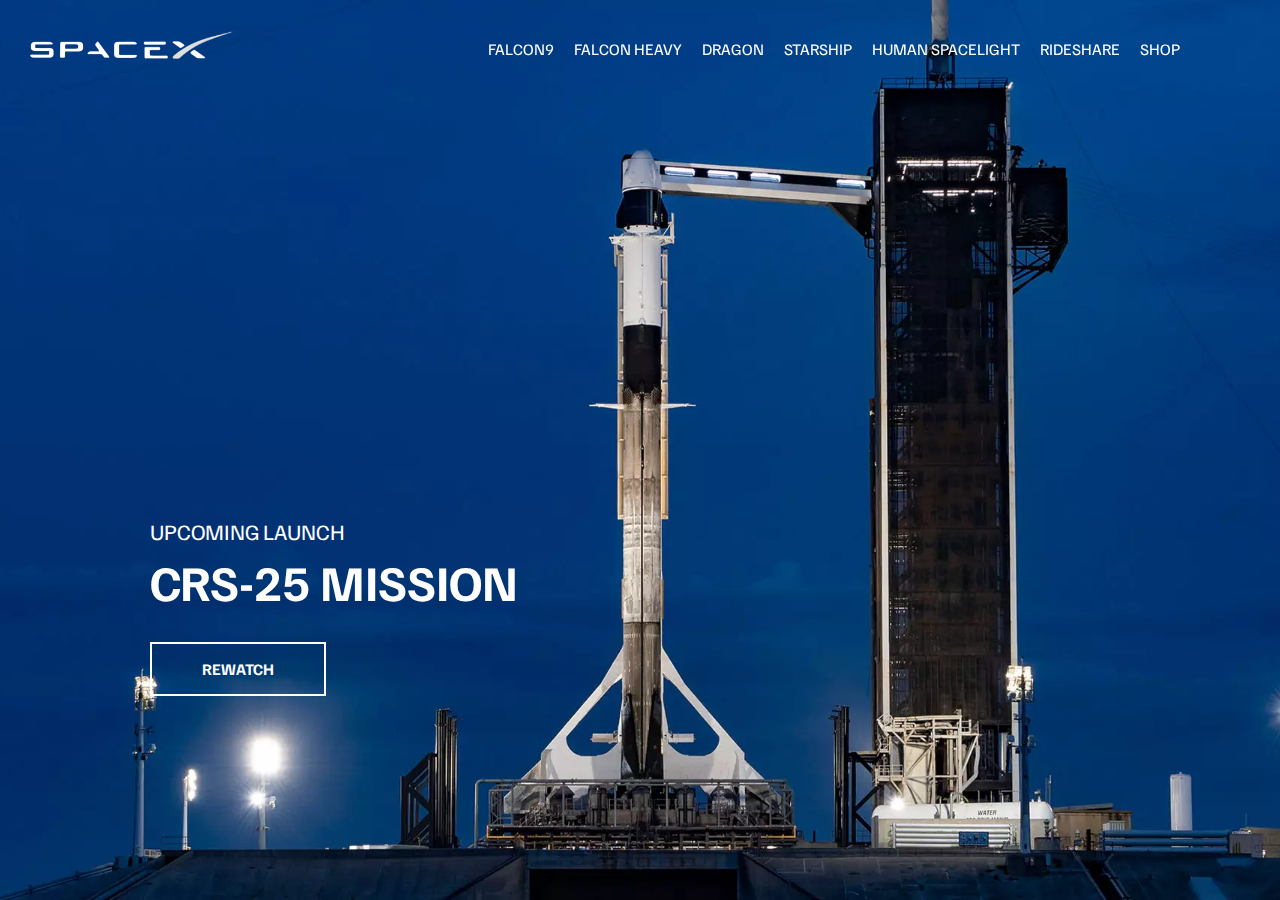
==== index.html @ c04810b6 "Button & Hover Animation" ====
<!DOCTYPE html>
<html lang="en">
  <head>
    <meta charset="UTF-8" />
    <meta http-equiv="X-UA-Compatible" content="IE=edge" />
    <meta name="viewport" content="width=device-width, initial-scale=1.0" />
    <link rel="stylesheet" href="/css/style.css" />
    <script src="js/script.js" defer></script>
    <title>SpaceX</title>
  </head>
  <body>
    <header class="main-header">
      <div class="logo">
        <img src="/img/logo.png" alt="SpaceX" />
      </div>
      <nav class="desktop-main-menu">
        <ul>
          <li><a href="falcon9.html">Falcon9</a></li>
          <li><a href="falcon-heavy.html">Falcon Heavy</a></li>
          <li><a href="dragon.html">Dragon</a></li>
          <li><a href="#.html">Starship</a></li>
          <li><a href="#.html">Human Spacelight</a></li>
          <li><a href="#.html">Rideshare</a></li>
          <li><a href="#.html">Shop</a></li>
        </ul>
      </nav>
    </header>

    <!-- Section A -->
    <section class="section-a">
      <div class="section-inner">
        <h4>Upcoming Launch</h4>
        <h2>CRS-25 Mission</h2>
        <div class="btn">
          <div class="hover"></div>
          <span>Rewatch</span>
        </div>
      </div>
    </section>
  </body>
</html>
---- css/style.css ----
@import url("https://fonts.googleapis.com/css2?family=Familjen+Grotesk:wght@400;600;700&display=swap");

*,
*::before,
*::after {
  margin: 0;
  padding: 0;
  box-sizing: border-box;
}
body {
  font-family: "Familjen Grotesk", sans-serif;
  background: black;
  color: white;
}

a {
  text-decoration: none;
  color: #fff;
}

ul {
  list-style: none;
}

/*Header/Navbar*/
.main-header {
  position: fixed;
  top: 0;
  left: 0;
  width: 100%;
  z-index: 3;
  display: flex;
  justify-content: space-between;
  align-items: center;
  text-transform: uppercase;
  height: 100px;
  padding: 0 30px;
}
/* Logo */

.logo {
  width: 210px;
  height: auto;
}

.logo img {
  display: block;
  width: 100%;
  height: auto;
}

/* Desktop Menu */

.desktop-main-menu {
  margin-right: 50px;
}

.desktop-main-menu ul {
  display: flex;
}

.desktop-main-menu ul li {
  position: relative;
  margin-right: 20px;
  padding-bottom: 2px;
}

/* Menu item bottom border */

.desktop-main-menu ul li a::after {
  content: "";
  position: absolute;
  bottom: 0;
  left: 0;
  width: 100%;
  height: 1px;
  background: #fff;
  transform: scaleX(0);
  transition: transform 0.6s cubic-bezier(0.19, 1, 0.22, 1);
  transform-origin: right center;
}

.desktop-main-menu ul li a:hover::after {
  transform: scaleX(1);
  transform-origin: left-center;
  transition-duration: 0.4s;
}

section {
  position: relative;
  height: 100vh;
  background-position: center center;
  background-repeat: no-repeat;
  background-size: cover;
  text-transform: uppercase;
}

.section-inner {
  position: absolute;
  bottom: 200px;
  left: 150px;
  max-width: 560px;
}

.section-inner h4 {
  font-size: 22px;
  margin-bottom: 5px;
  font-weight: 300;
}

.section-inner h2 {
  font-size: 50px;
  font-weight: 700;
  margin-bottom: 20px;
}

/* Background images */

.section-a {
  background-image: url("../img/section-a.webp");
}

.btn {
  position: relative;
  display: inline-block;
  cursor: pointer;
  text-align: center;
  min-width: 130px;
  padding: 15px 50px;
  margin-top: 10px;
  border: 2px solid white;
  text-transform: uppercase;
  font-weight: bold;
  overflow: hidden;
  z-index: 2;
}

.btn:hover span {
  color: black;
}

.btn .hover {
  position: absolute;
  top: 0;
  left: 0;
  width: 100%;
  height: 100%;
  background-color: #fff;
  color: black;
  z-index: -1;
  transform: translateY(100%);
  transition: transform 0.6s cubic-bezier(0.19, 1, 0.22, 1);
}

.btn:hover .hover {
  transform: translateY(0);
}
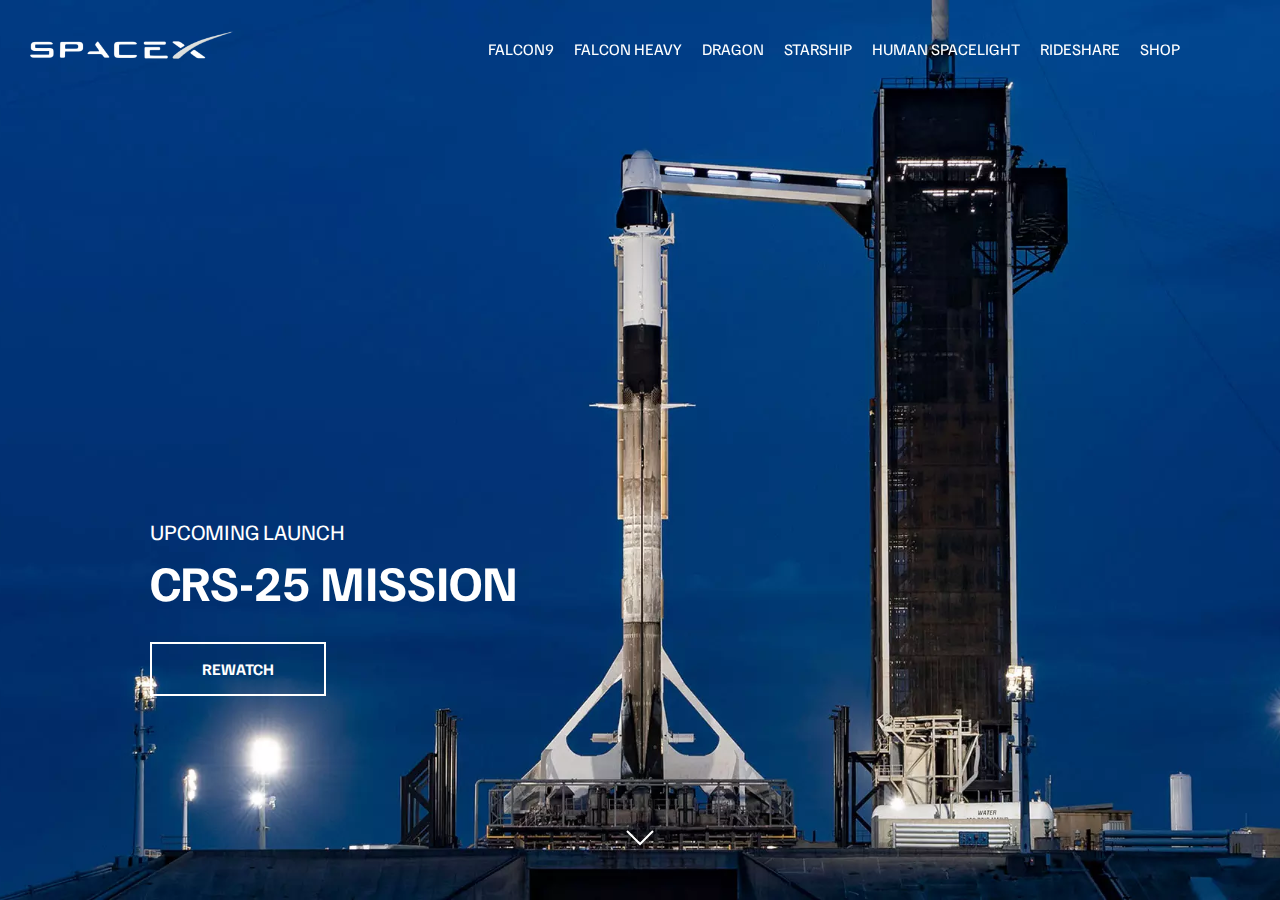
==== commit dc4cbcf6: "Scroll Arrow Animation" ====
--- a/index.html
+++ b/index.html
@@ -31,10 +31,21 @@
       <div class="section-inner">
         <h4>Upcoming Launch</h4>
         <h2>CRS-25 Mission</h2>
-        <div class="btn">
+        <a href="#" class="btn">
           <div class="hover"></div>
           <span>Rewatch</span>
-        </div>
+        </a>
+      </div>
+
+      <div class="scroll-arrow">
+        <svg width="30" height="20px">
+          <path
+          stroke="#ffffff"
+          fill="none"
+          stroke-width="2px"
+          d="M2.000,5.000 L15.000,18.000 L28.000, 5.000">
+        </path>
+        </svg>
       </div>
     </section>
   </body>
--- a/css/style.css
+++ b/css/style.css
@@ -106,12 +106,20 @@
   font-size: 22px;
   margin-bottom: 5px;
   font-weight: 300;
+  animation: fadeInUp 0.5s ease-in-out;
 }
 
 .section-inner h2 {
   font-size: 50px;
   font-weight: 700;
   margin-bottom: 20px;
+  animation: fadeInUp 0.5s ease-in-out 0.2s;
+  animation-fill-mode: both; /* Stop from showing at start */
+}
+
+.section-inner a {
+  animation: fadeInUp 0.5s ease-in-out 0.4s;
+  animation-fill-mode: both; /* Stop from showing at start */
 }
 
 /* Background images */
@@ -155,3 +163,40 @@
 .btn:hover .hover {
   transform: translateY(0);
 }
+
+.scroll-arrow {
+  position: absolute;
+  bottom: 50px;
+  left: 50%;
+  transform: translateX(-50%);
+  animation: fadeBounce 5s infinite;
+}
+
+/* Animations */
+
+@keyframes fadeInUp {
+  0% {
+    opacity: 0;
+    transform: translateY(140px);
+  }
+  100% {
+    opacity: 1;
+    transform: translateY(0);
+  }
+}
+
+@keyframes fadeBounce {
+  0%,
+  20%,
+  50%,
+  80%,
+  100% {
+    opacity: 0;
+    transform: translateY(-20px);
+  }
+
+  40% {
+    opacity: 1;
+    transform: translateY(0);
+  }
+}
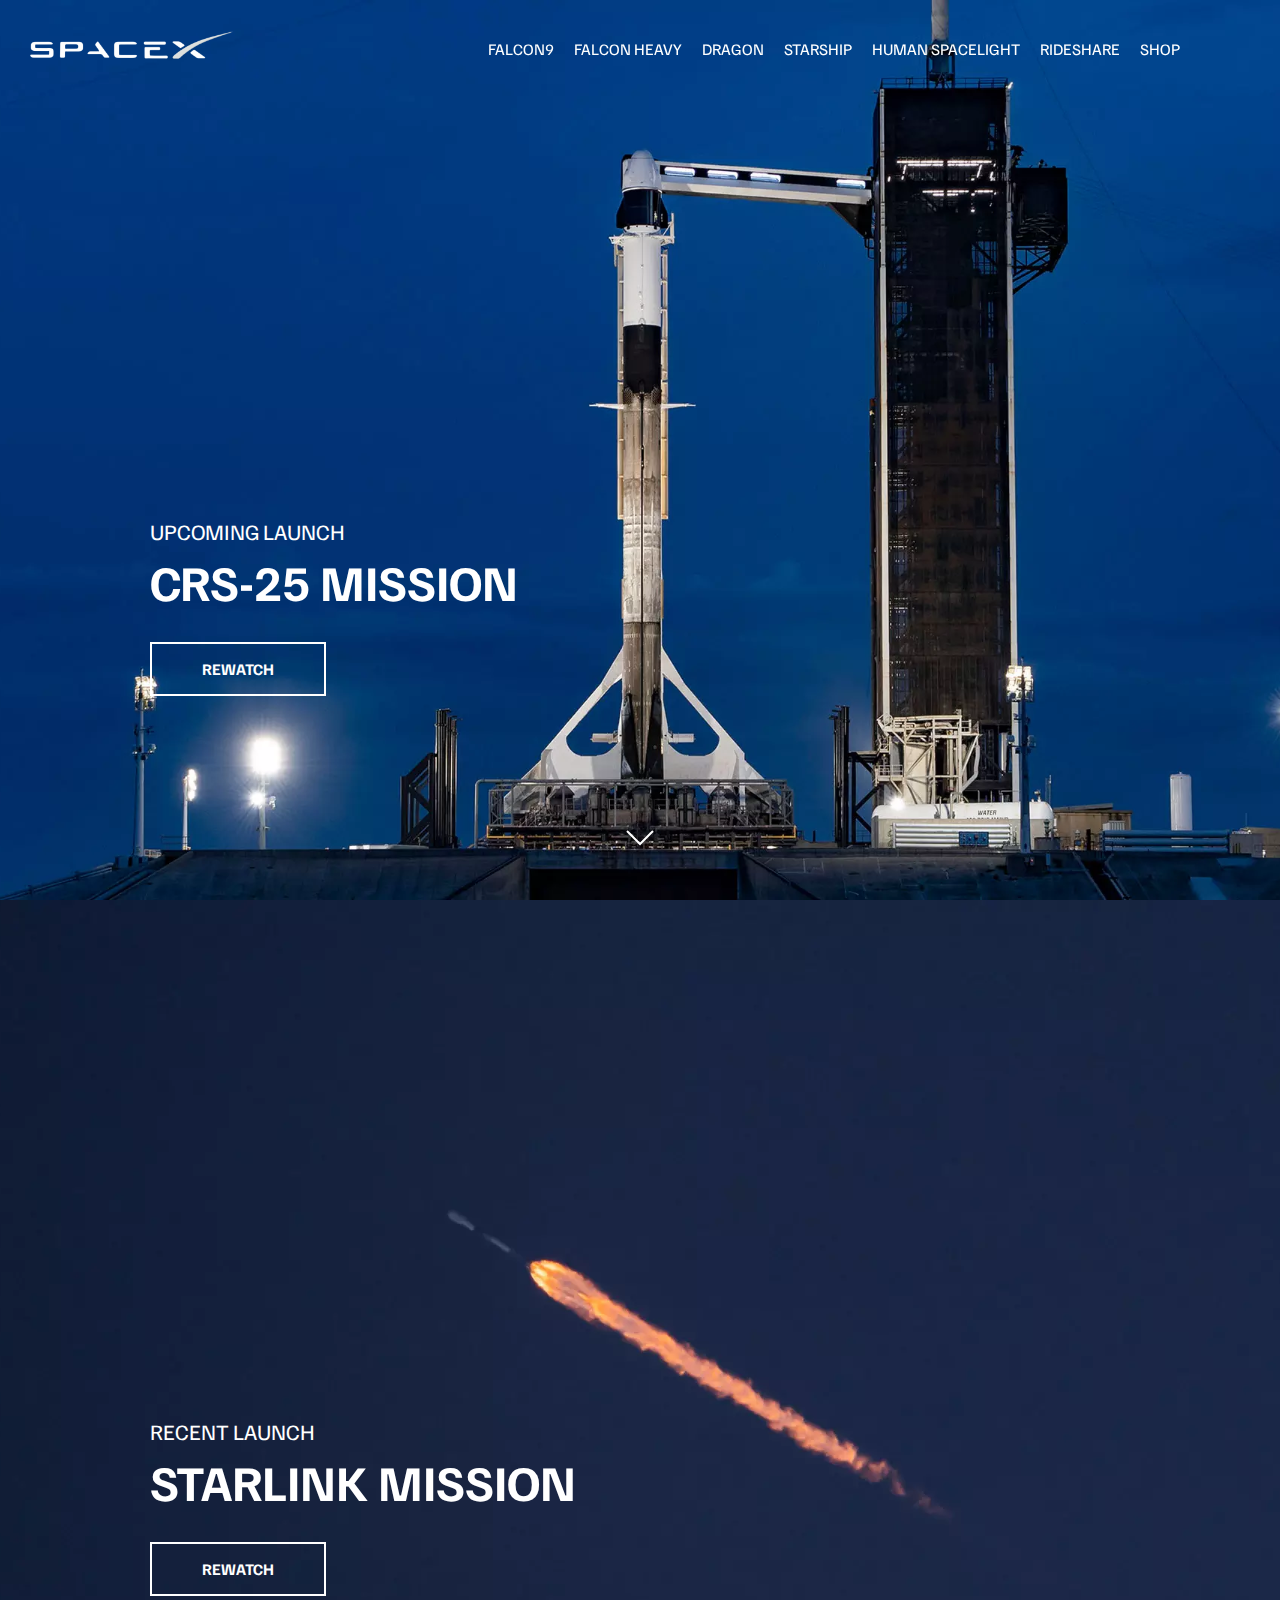
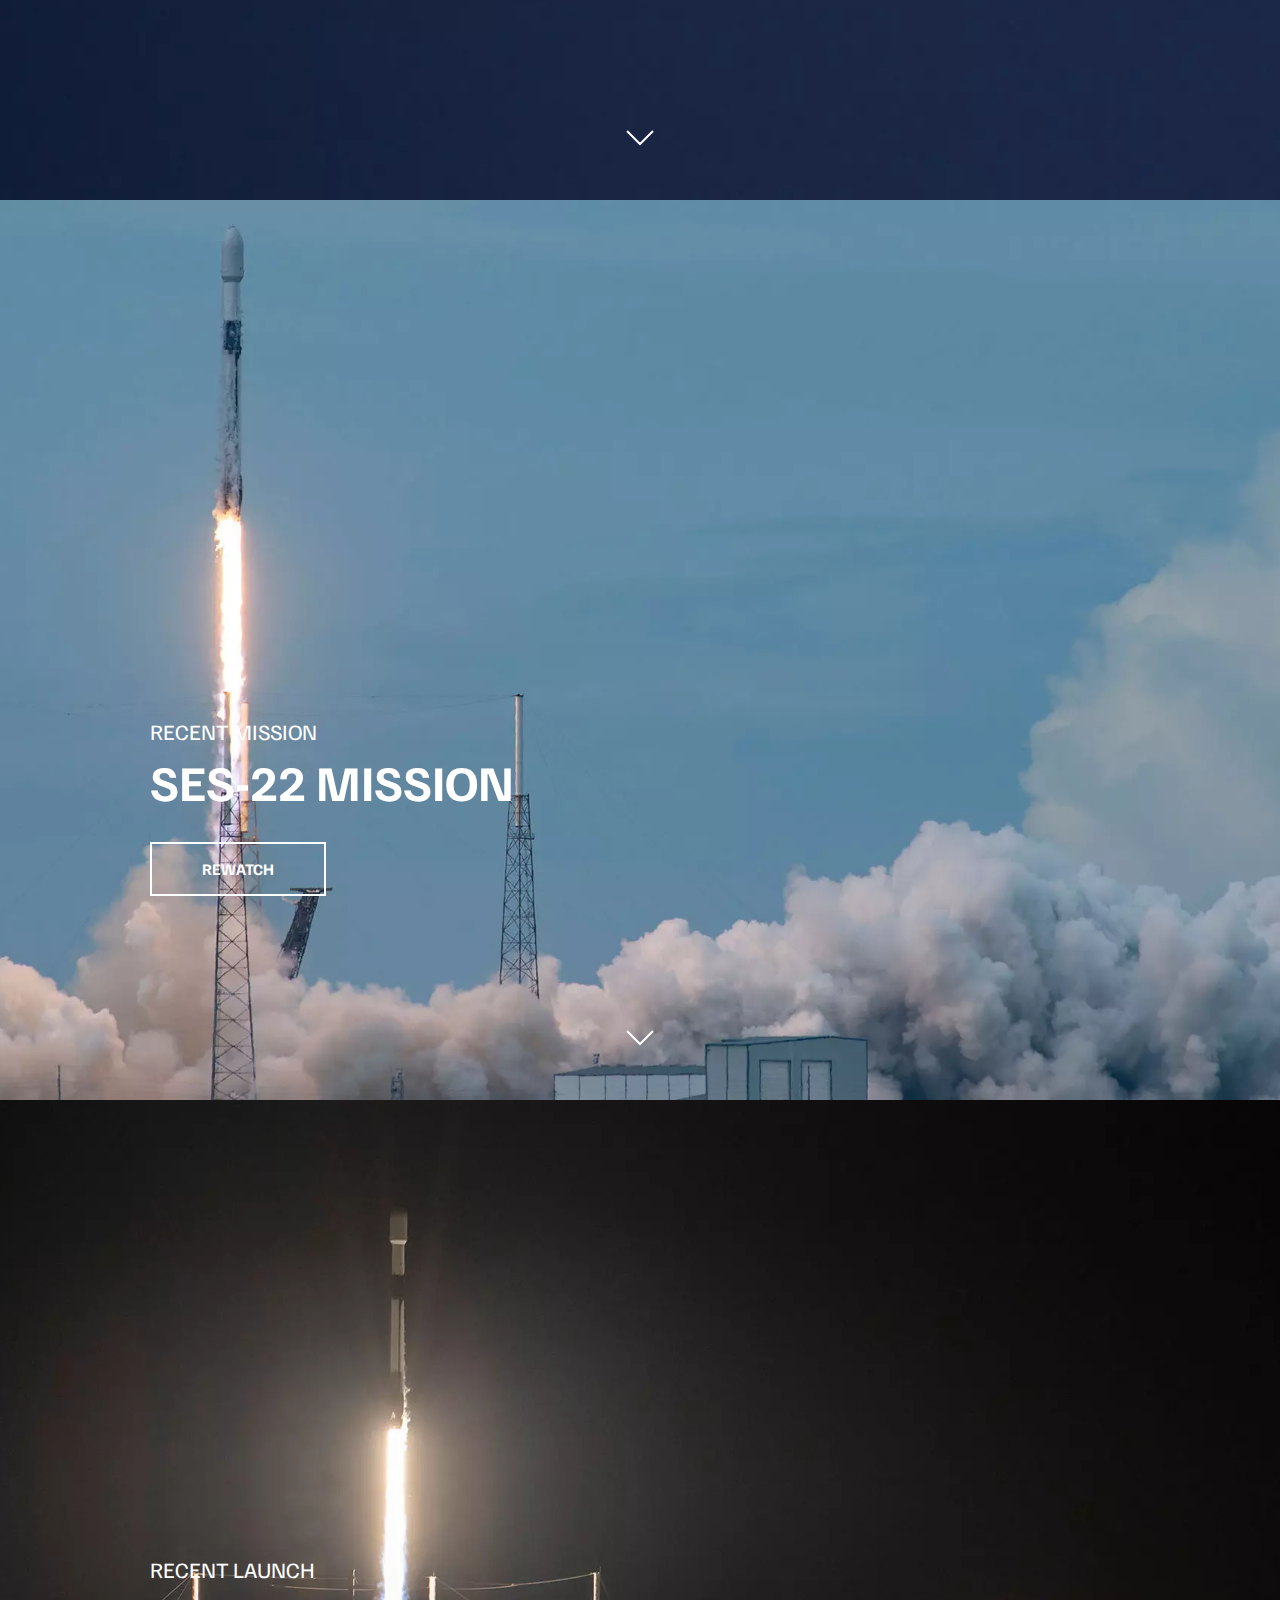
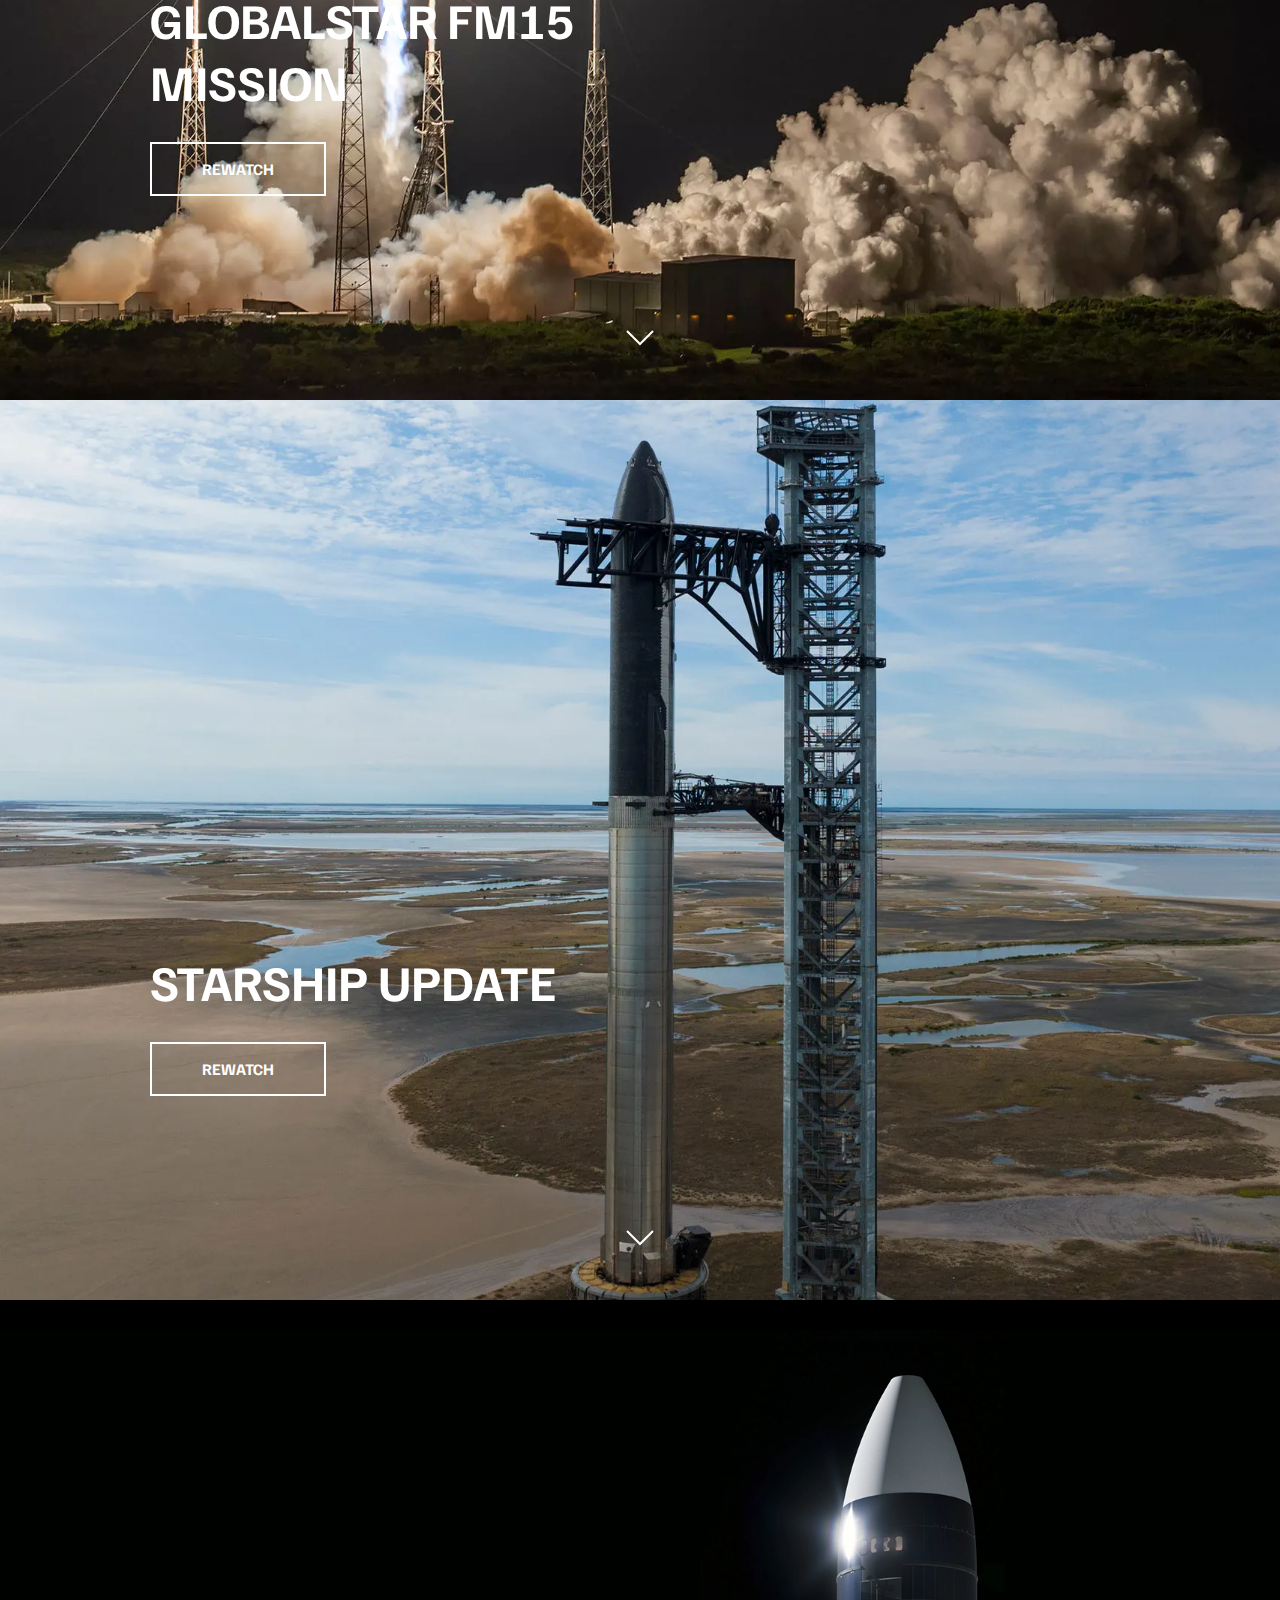
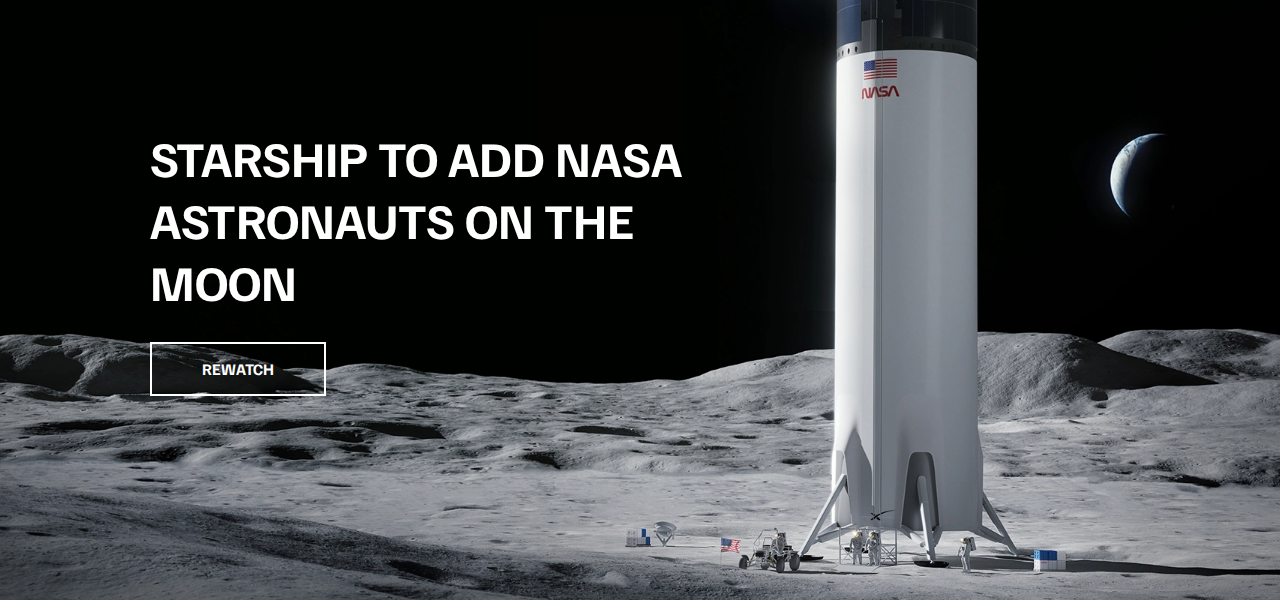
==== commit 8e3c7dc6: "Remaining Homepage Sections" ====
--- a/index.html
+++ b/index.html
@@ -36,17 +36,113 @@
           <span>Rewatch</span>
         </a>
       </div>
-
       <div class="scroll-arrow">
         <svg width="30" height="20px">
           <path
-          stroke="#ffffff"
-          fill="none"
-          stroke-width="2px"
-          d="M2.000,5.000 L15.000,18.000 L28.000, 5.000">
-        </path>
+            stroke="#ffffff"
+            fill="none"
+            stroke-width="2px"
+            d="M2.000,5.000 L15.000,18.000 L28.000, 5.000"
+          ></path>
         </svg>
       </div>
     </section>
+
+    <!-- Section B -->
+    <section class="section-b">
+      <div class="section-inner">
+        <h4>Recent Launch</h4>
+        <h2>Starlink Mission</h2>
+        <a href="#" class="btn">
+          <div class="hover"></div>
+          <span>Rewatch</span>
+        </a>
+      </div>
+      <div class="scroll-arrow">
+        <svg width="30" height="20px">
+          <path
+            stroke="#ffffff"
+            fill="none"
+            stroke-width="2px"
+            d="M2.000,5.000 L15.000,18.000 L28.000, 5.000"
+          ></path>
+        </svg>
+      </div>
+    </section>
+
+    <!-- Section C-->
+    <section class="section-c">
+      <div class="section-inner">
+        <h4>Recent Mission</h4>
+        <h2>SES-22 Mission</h2>
+        <a href="#" class="btn">
+          <div class="hover"></div>
+          <span>Rewatch</span>
+        </a>
+      </div>
+      <div class="scroll-arrow">
+        <svg width="30" height="20px">
+          <path
+            stroke="#ffffff"
+            fill="none"
+            stroke-width="2px"
+            d="M2.000,5.000 L15.000,18.000 L28.000, 5.000"
+          ></path>
+        </svg>
+      </div>
+    </section>
+
+      <!-- Section D-->
+    <section class="section-d">
+      <div class="section-inner">
+        <h4>Recent Launch</h4>
+        <h2>Globalstar FM15 Mission</h2>
+        <a href="#" class="btn">
+          <div class="hover"></div>
+          <span>Rewatch</span>
+        </a>
+      </div>
+      <div class="scroll-arrow">
+        <svg width="30" height="20px">
+          <path
+            stroke="#ffffff"
+            fill="none"
+            stroke-width="2px"
+            d="M2.000,5.000 L15.000,18.000 L28.000, 5.000"
+          ></path>
+        </svg>
+      </div>
+    </section>
+
+      <!-- Section E-->
+    <section class="section-e">
+      <div class="section-inner">
+        <h2>Starship Update</h2>
+        <a href="#" class="btn">
+          <div class="hover"></div>
+          <span>Rewatch</span>
+        </a>
+      </div>
+      <div class="scroll-arrow">
+        <svg width="30" height="20px">
+          <path
+            stroke="#ffffff"
+            fill="none"
+            stroke-width="2px"
+            d="M2.000,5.000 L15.000,18.000 L28.000, 5.000"
+          ></path>
+        </svg>
+      </div>
+    </section>
+
+      <!-- Section F-->
+    <section class="section-f">
+      <div class="section-inner">
+        <h2>Starship to add NASA astronauts on the moon</h2>
+        <a href="#" class="btn">
+          <div class="hover"></div>
+          <span>Rewatch</span>
+        </a>
+    </section>
   </body>
 </html>
--- a/css/style.css
+++ b/css/style.css
@@ -126,6 +126,26 @@
 
 .section-a {
   background-image: url("../img/section-a.webp");
+}
+
+.section-b {
+  background-image: url("../img/section-b.webp");
+}
+
+.section-c {
+  background-image: url("../img/section-c.webp");
+}
+
+.section-d {
+  background-image: url("../img/section-d.webp");
+}
+
+.section-e {
+  background-image: url("../img/section-e.webp");
+}
+
+.section-f {
+  background-image: url("../img/section-f.webp");
 }
 
 .btn {
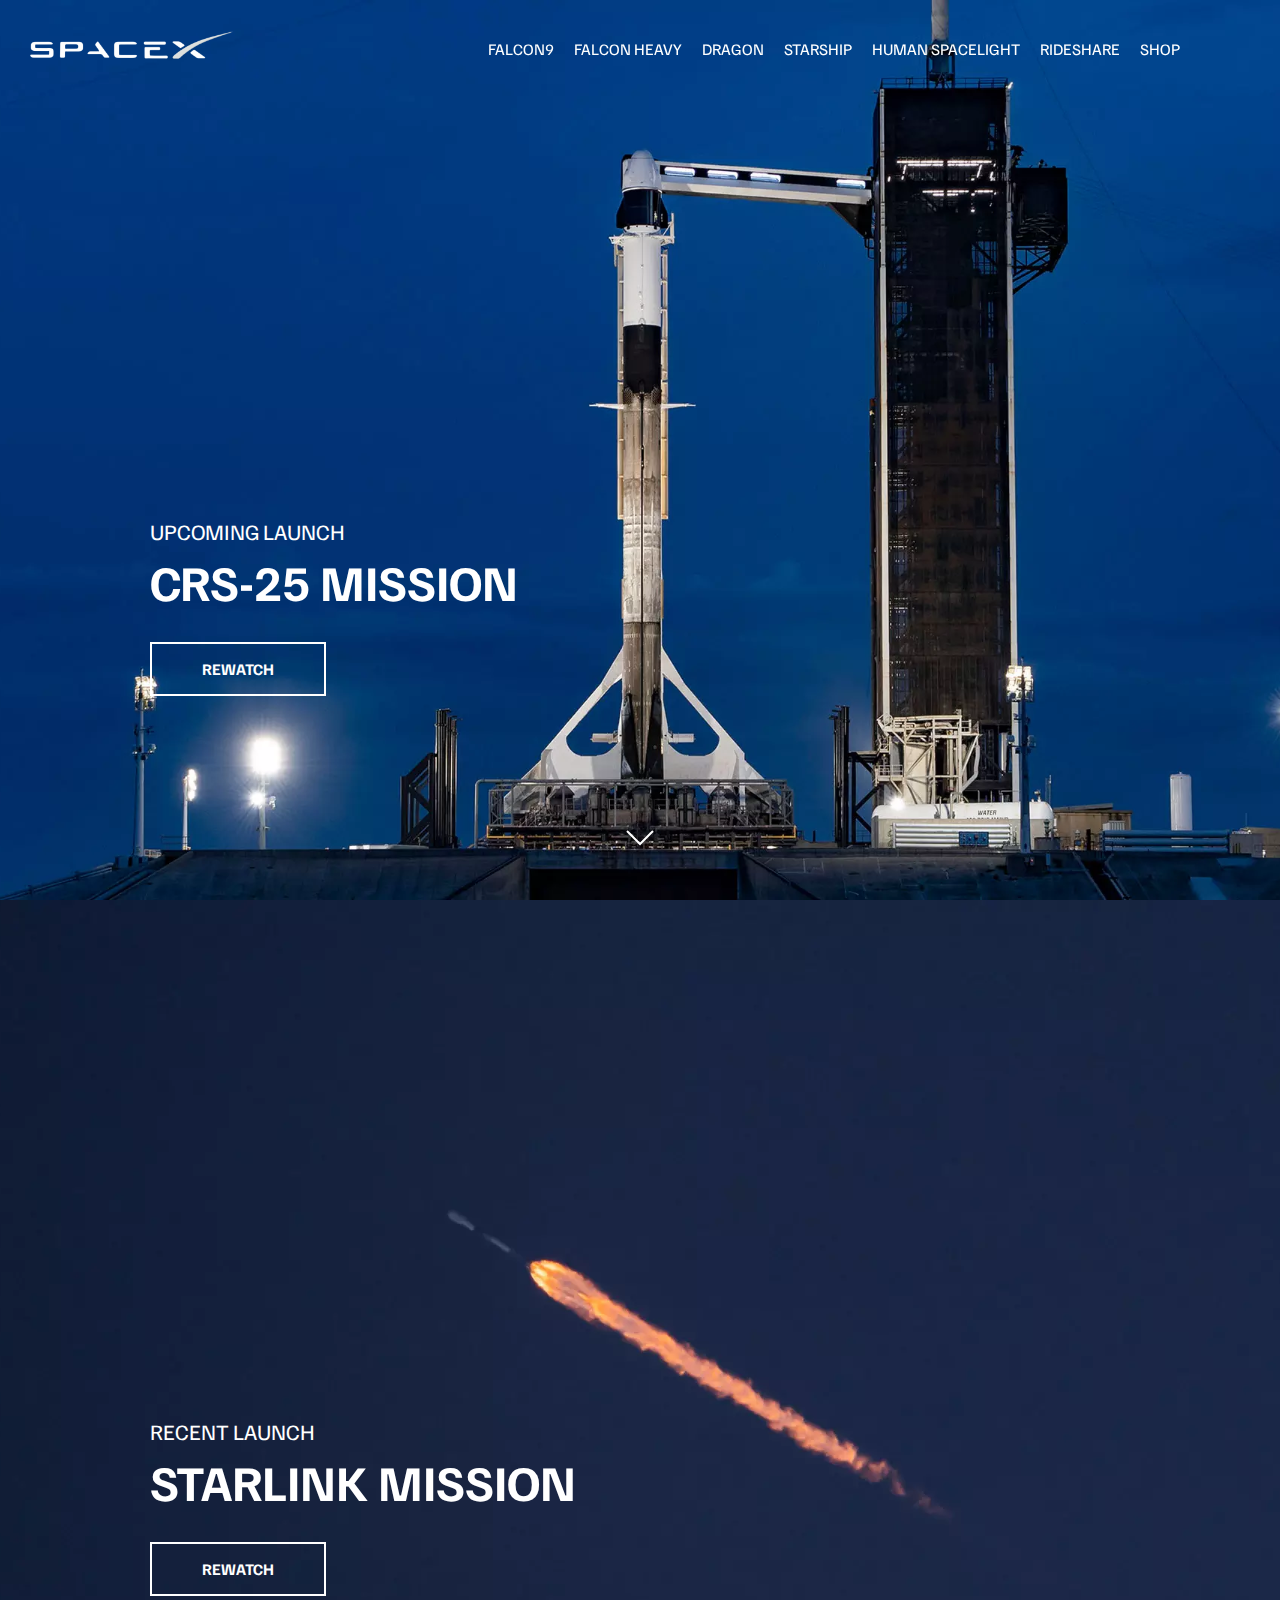
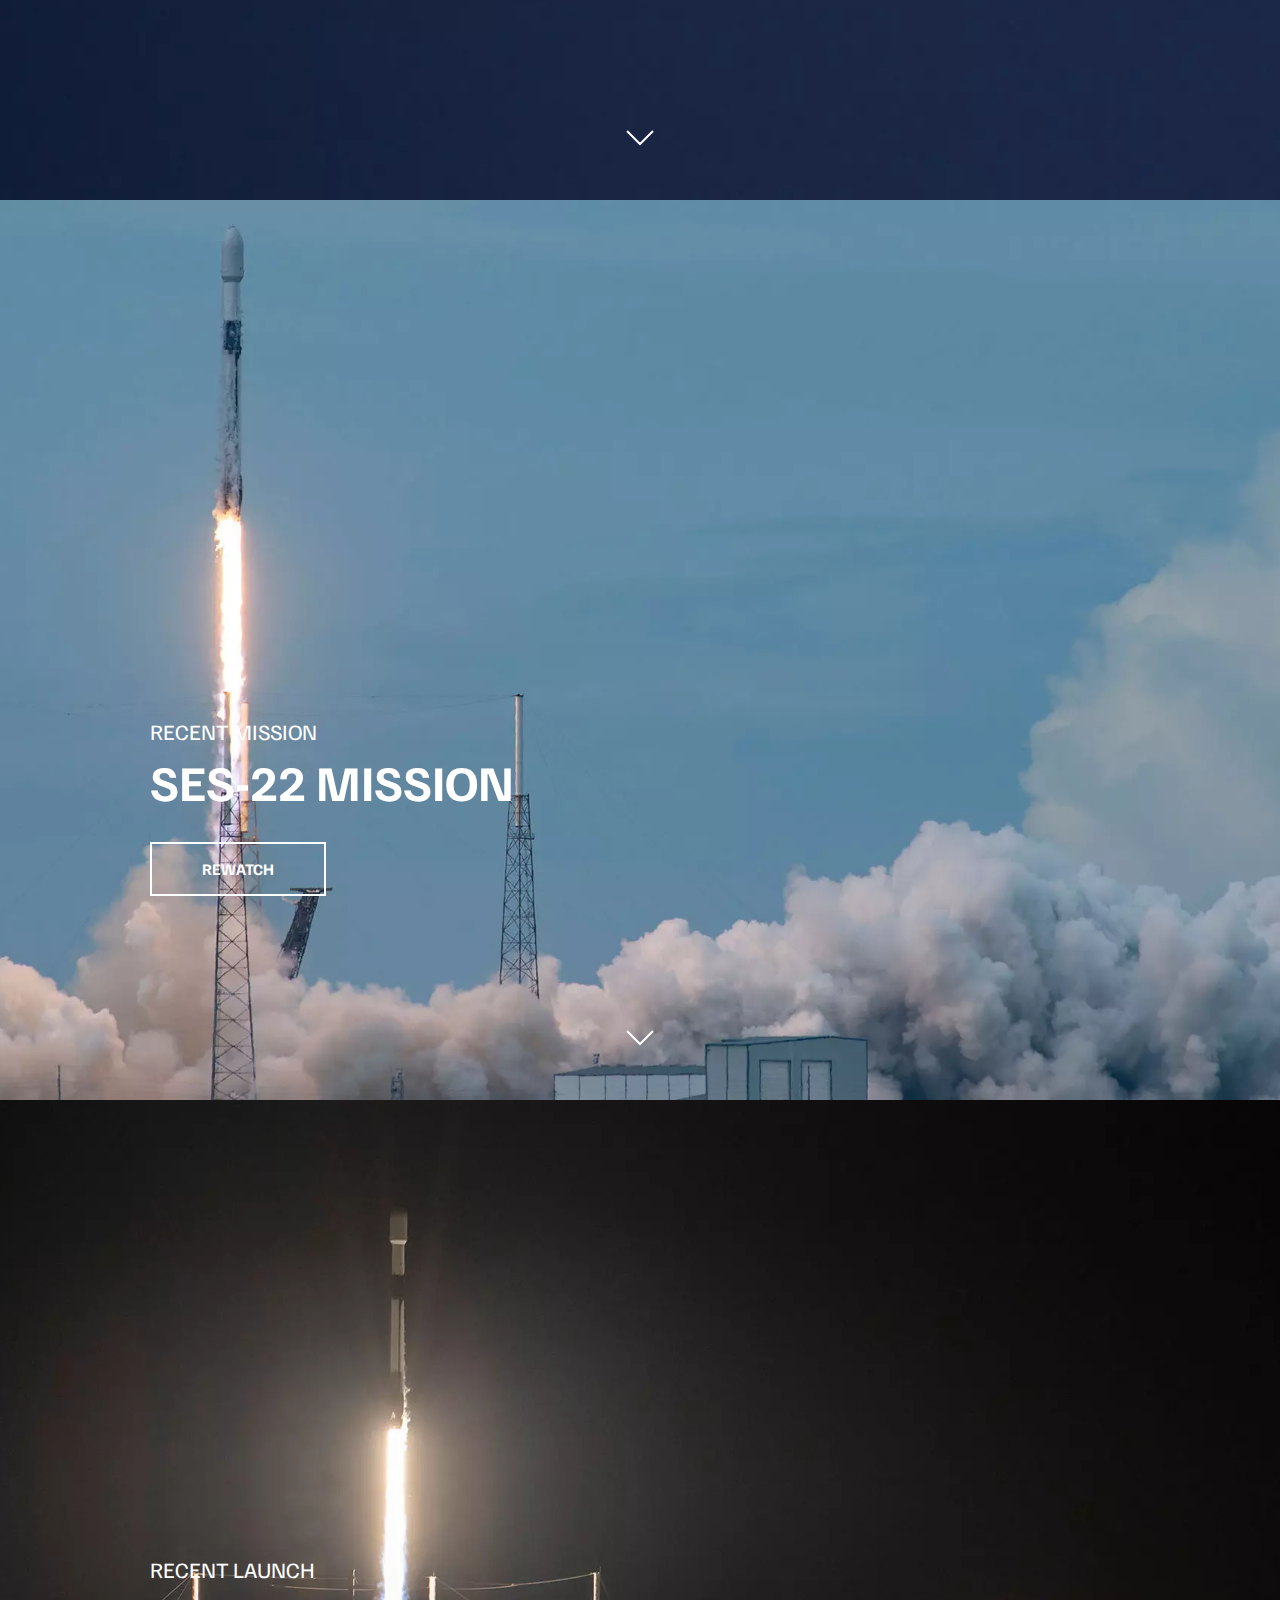
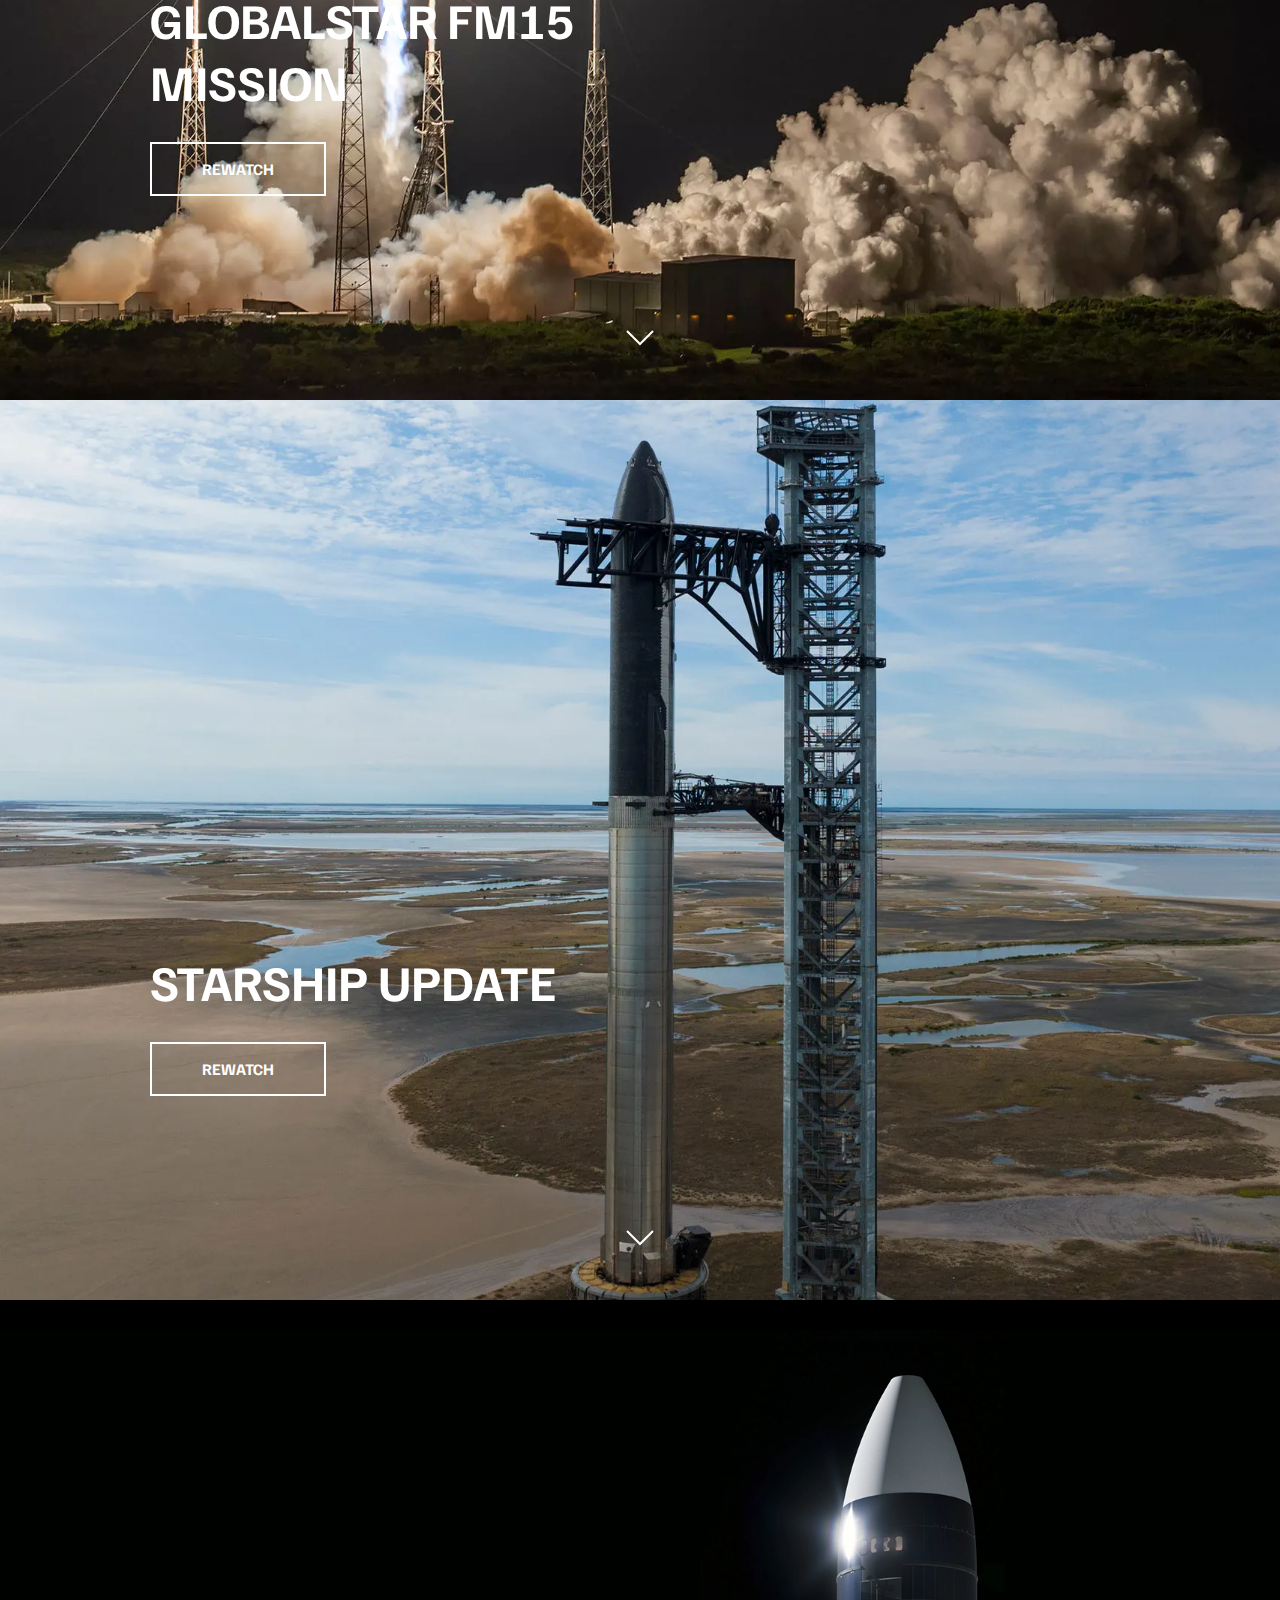
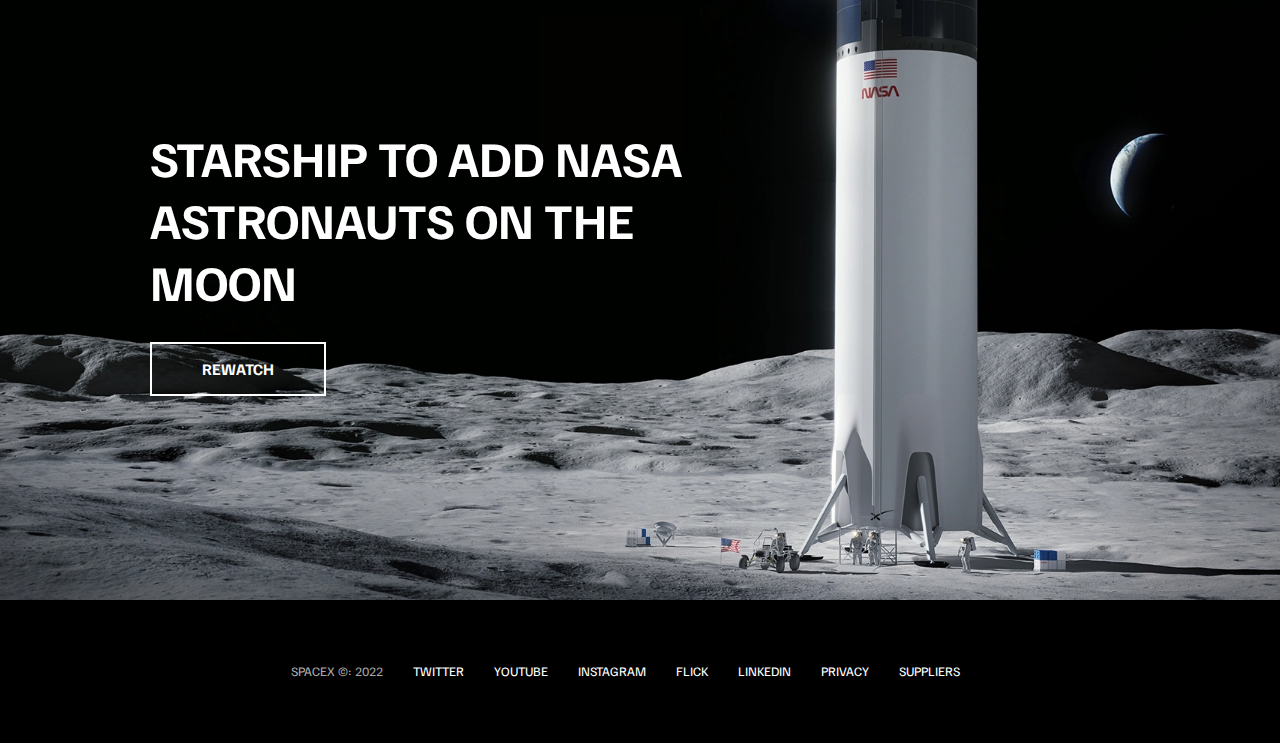
==== commit e3947592: "Footer" ====
--- a/index.html
+++ b/index.html
@@ -144,5 +144,18 @@
           <span>Rewatch</span>
         </a>
     </section>
+
+    <footer>
+      <ul>
+        <li>SPaceX &copy: 2022</li>
+        <li><a href="#">Twitter</a></li>
+        <li><a href="#">Youtube</a></li>
+        <li><a href="#">Instagram</a></li>
+        <li><a href="#">Flick</a></li>
+        <li><a href="#">Linkedin</a></li>
+        <li><a href="#">Privacy</a></li>
+        <li><a href="#">Suppliers</a></li>
+      </ul>
+    </footer>
   </body>
 </html>
--- a/css/style.css
+++ b/css/style.css
@@ -191,6 +191,36 @@
   transform: translateX(-50%);
   animation: fadeBounce 5s infinite;
 }
+/* Footer */
+footer {
+  position: relative;
+  padding: 55px 0;
+}
+
+footer ul {
+  display: flex;
+  justify-content: center;
+  align-items: center;
+  flex-wrap: wrap;
+}
+
+footer ul li {
+  margin-right: 30px;
+  color: #aaa;
+  text-transform: uppercase;
+  font-size: 13px;
+  line-height: 2.5;
+}
+
+footer ul li a {
+  color:#fff;
+  transition: color 0.6s;
+}
+
+footer ul li a:hover {
+color: #aaa;
+}
+
 
 /* Animations */
 
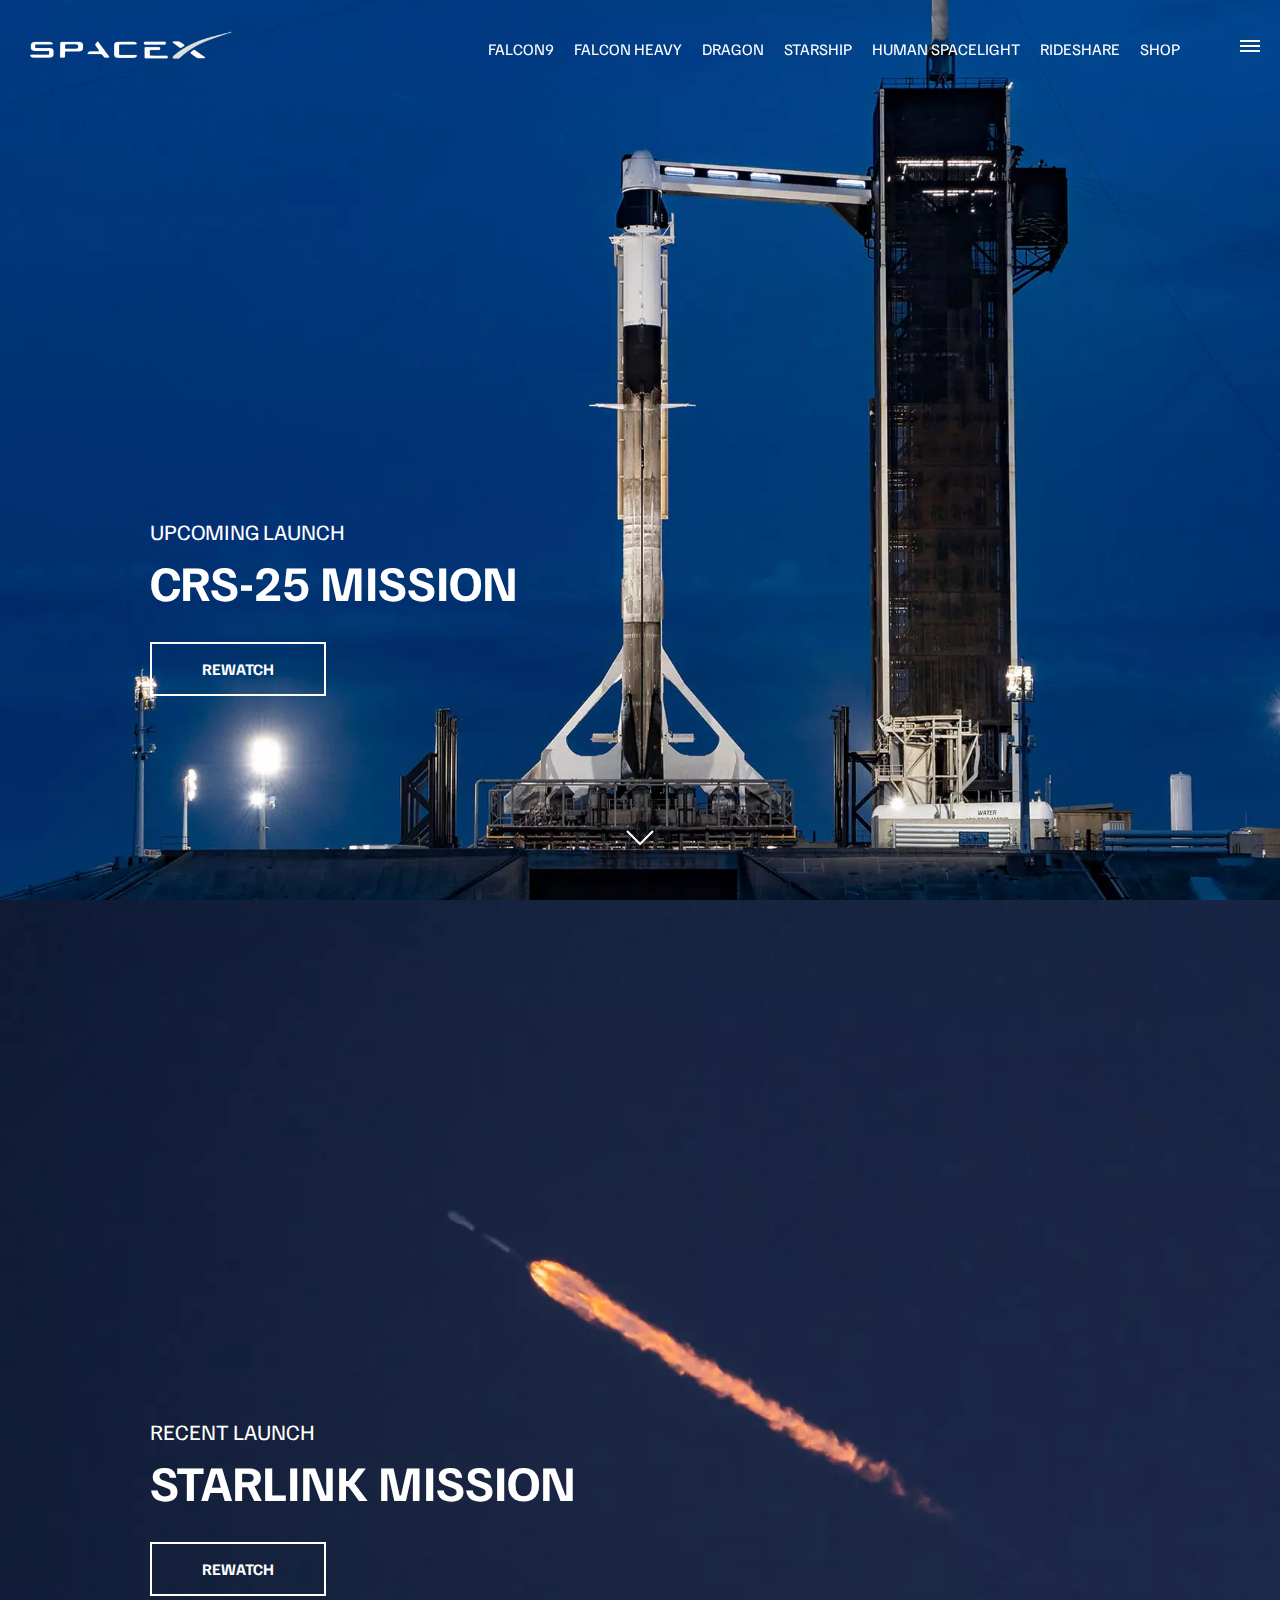
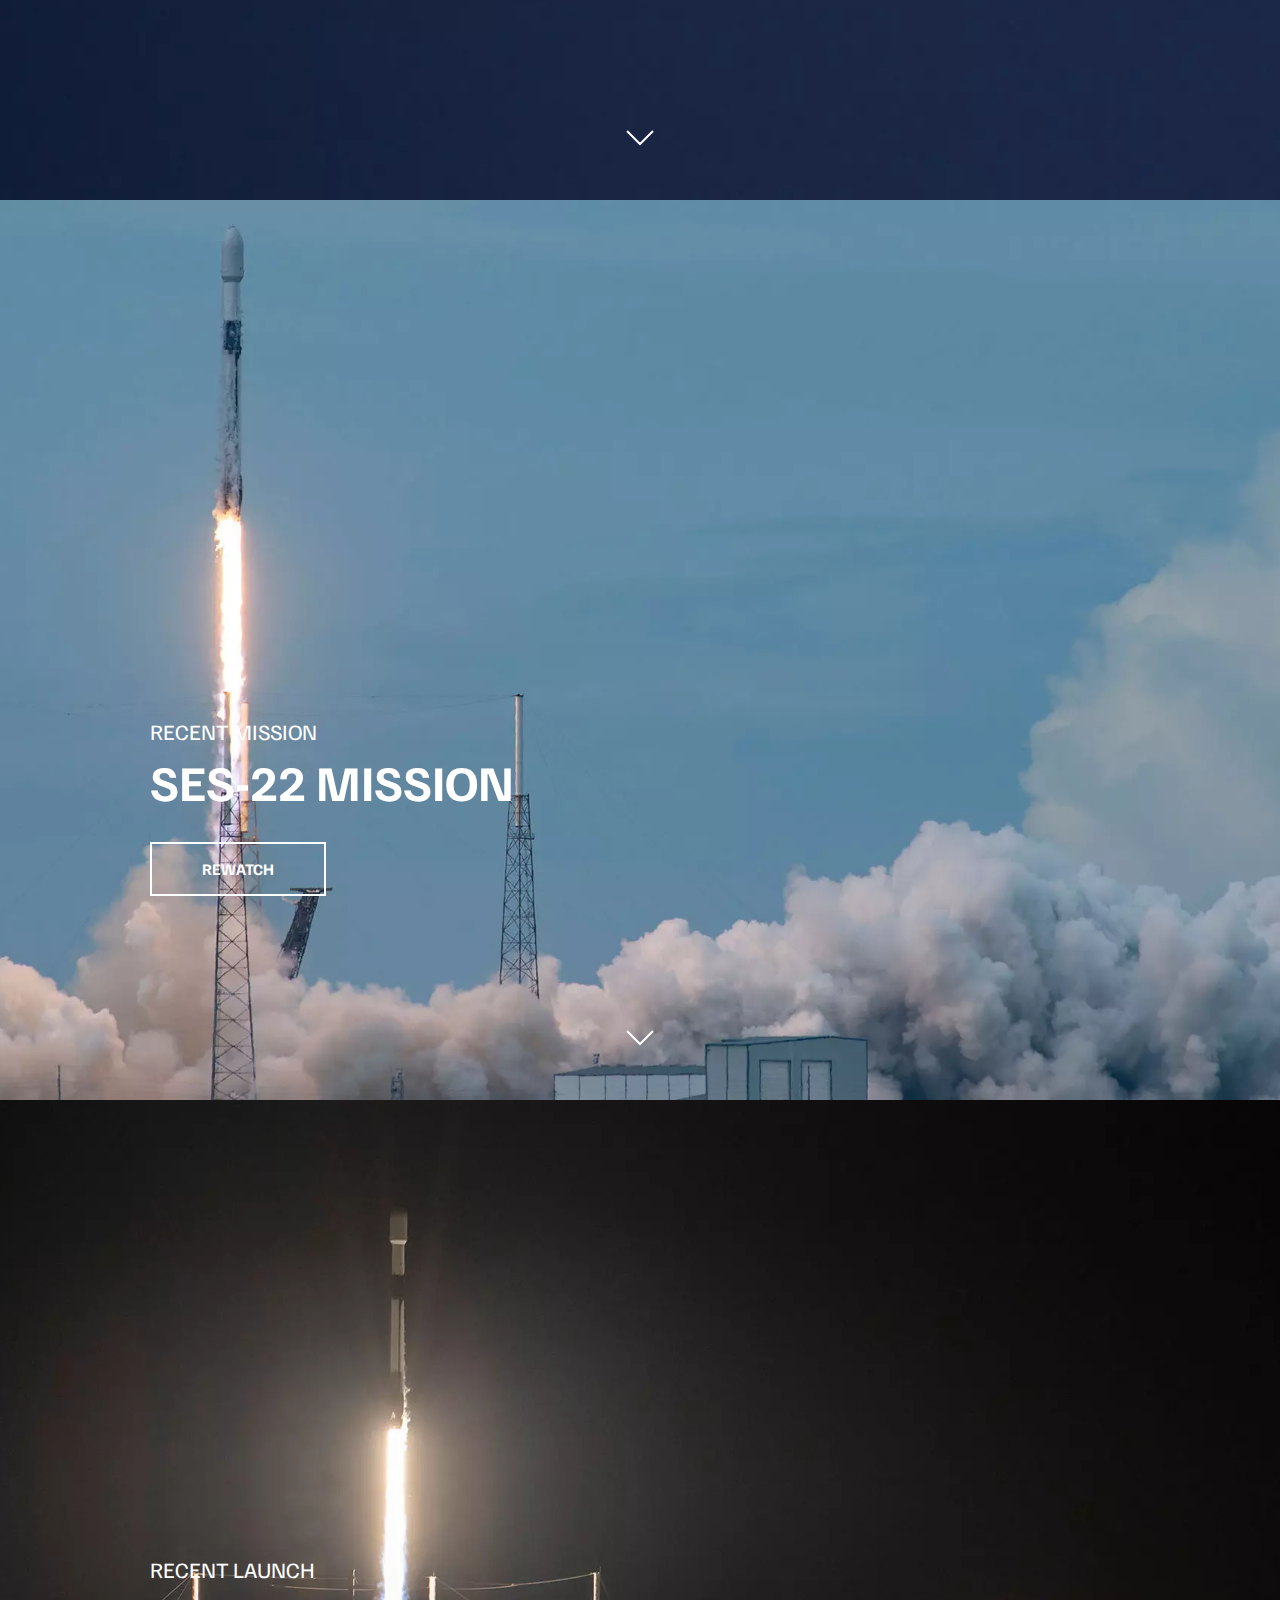
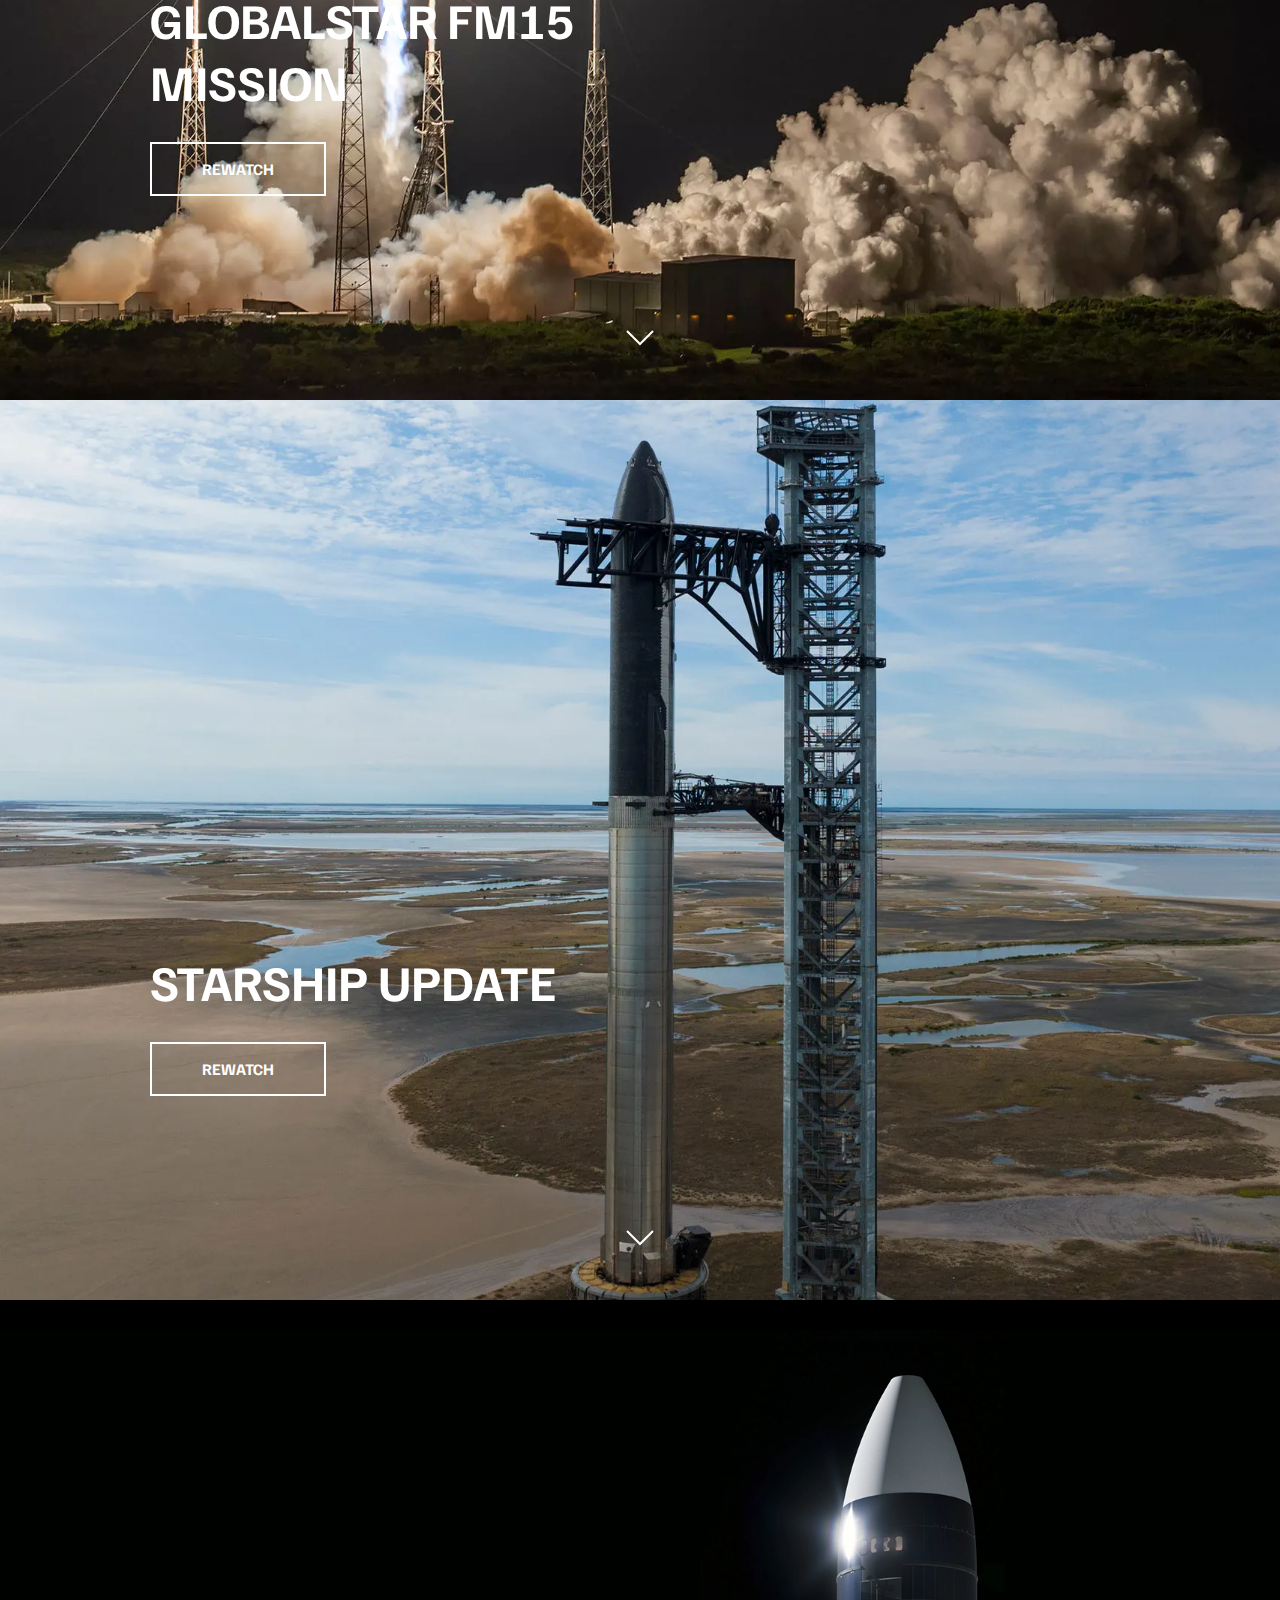
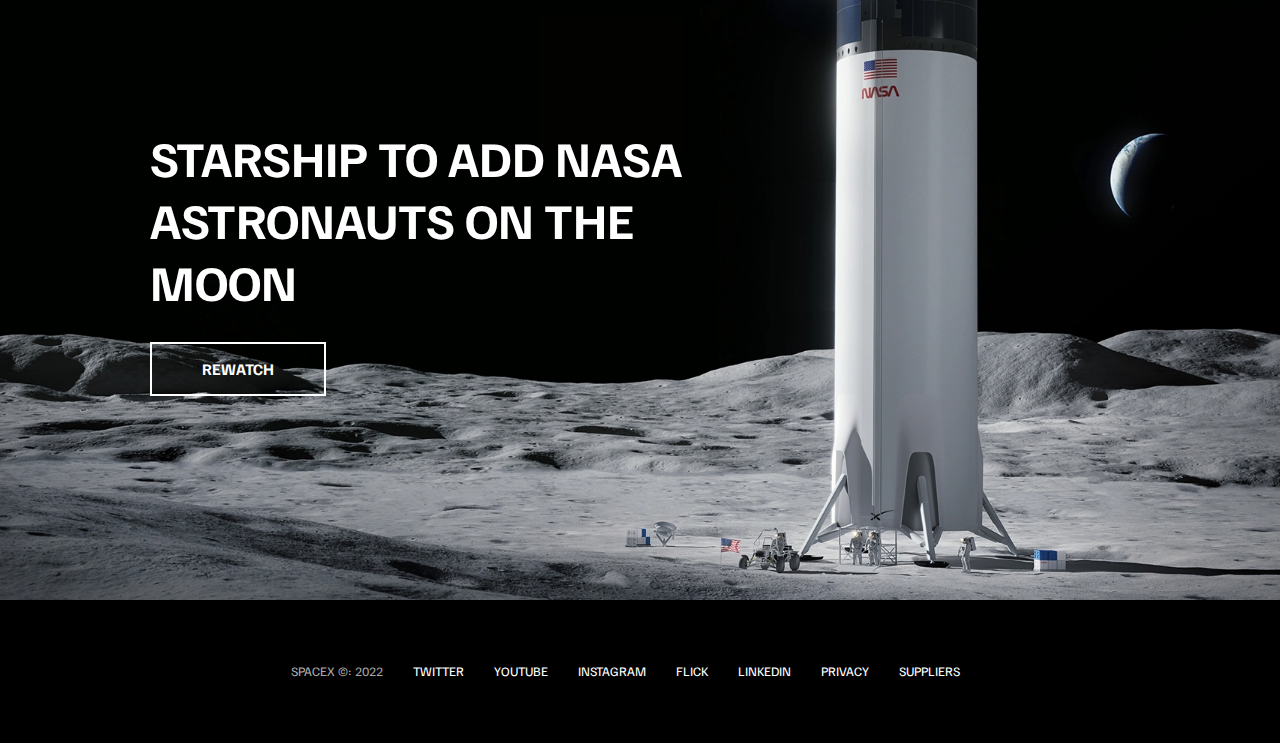
==== commit d142ef9d: "Hamburger Icon & Open Animation,JavaScript For Open Toggle" ====
--- a/index.html
+++ b/index.html
@@ -25,6 +25,13 @@
         </ul>
       </nav>
     </header>
+
+    <!-- Hamburger Menu -->
+    <button id="menu-btn" class="hamburger" type="button">
+      <span class="hamburger-top"></span>
+      <span class="hamburger-middle"></span>
+      <span class="hamburger-bottom"></span>
+    </button>
 
     <!-- Section A -->
     <section class="section-a">
--- a/css/style.css
+++ b/css/style.css
@@ -213,14 +213,62 @@
 }
 
 footer ul li a {
-  color:#fff;
+  color: #fff;
   transition: color 0.6s;
 }
 
 footer ul li a:hover {
-color: #aaa;
-}
-
+  color: #aaa;
+}
+
+/* Hamburger Menu*/
+.hamburger {
+  position: fixed;
+  top: 40px;
+  right: 20px;
+  z-index: 10;
+  cursor: pointer;
+  width: 20px;
+  height: 20px;
+  background: none;
+  border: none;
+}
+
+.hamburger-top,
+.hamburger-middle,
+.hamburger-bottom {
+  position: absolute;
+  width: 20px;
+  height: 2px;
+  top: 0;
+  left: 0;
+  background: white;
+  transition: all 0.5s;
+}
+
+.hamburger-middle {
+  transform: translateY(5px);
+}
+
+.hamburger-bottom {
+  transform: translateY(10px);
+}
+
+/* Transition hamburger to X when open */
+.open {
+  transform: rotate(90deg);
+}
+.open .hamburger-top {
+  transform: rotate(45deg) translateY(6px) translateX(6px);
+}
+
+.open .hamburger-middle {
+  display: none;
+}
+
+.open .hamburger-bottom {
+  transform: rotate(-45deg) translateY(6px) translateX(-6px)
+}
 
 /* Animations */
 
@@ -250,3 +298,38 @@
     transform: translateY(0);
   }
 }
+
+/* Media Queries */
+
+@media (max-width: 960px) {
+  /* Hide desktop menu */
+  .desktop-main-menu {
+    display: none;
+  }
+}
+
+@media (max-width: 600px) {
+  .section-inner {
+    bottom: 75px;
+    left: 20px;
+  }
+  .section-inner h2 {
+    font-size: 40px;
+  }
+
+  footer ul li:first-child {
+    position: absolute;
+    top: 30px;
+    left: 50%;
+    transform: translate(-50%, -50%);
+  }
+
+  footer ul li {
+    margin-right: 15px;
+  }
+
+  .logo {
+    width: 150px;
+    margin: auto;
+  }
+}
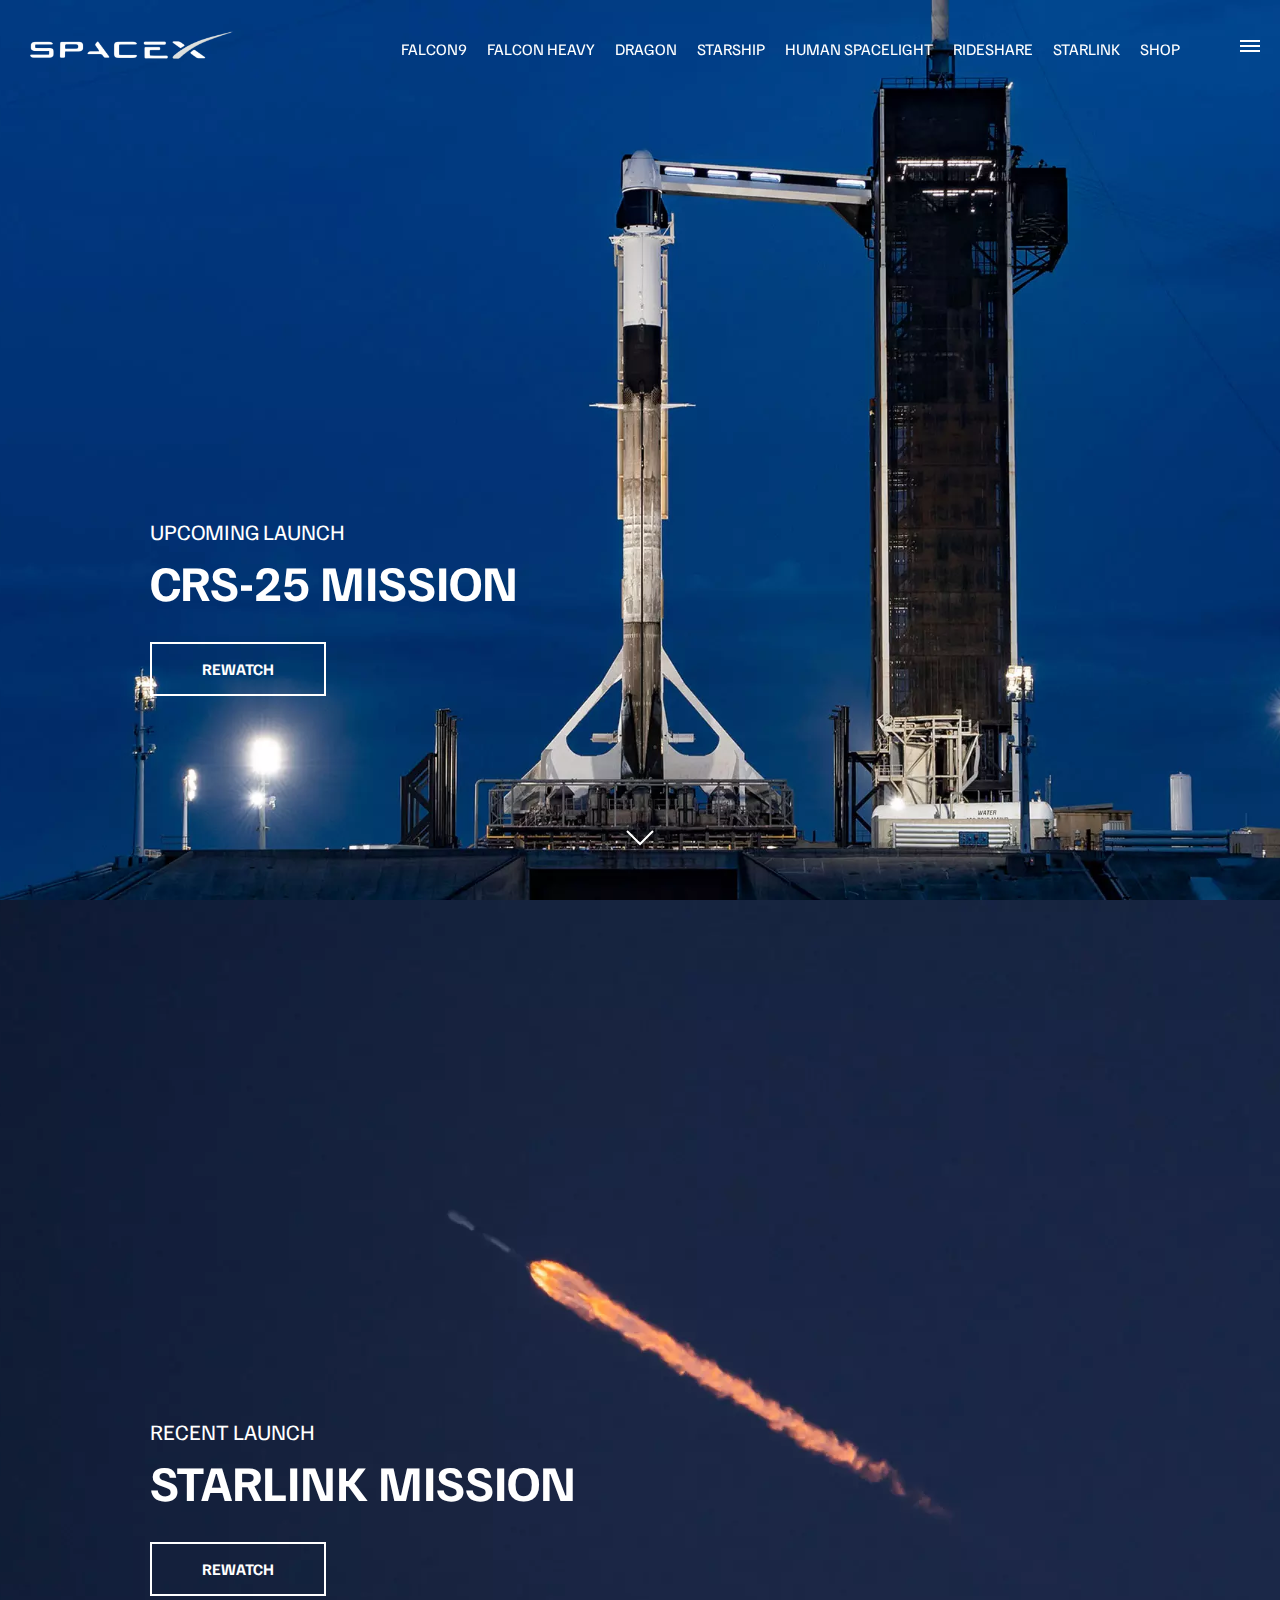
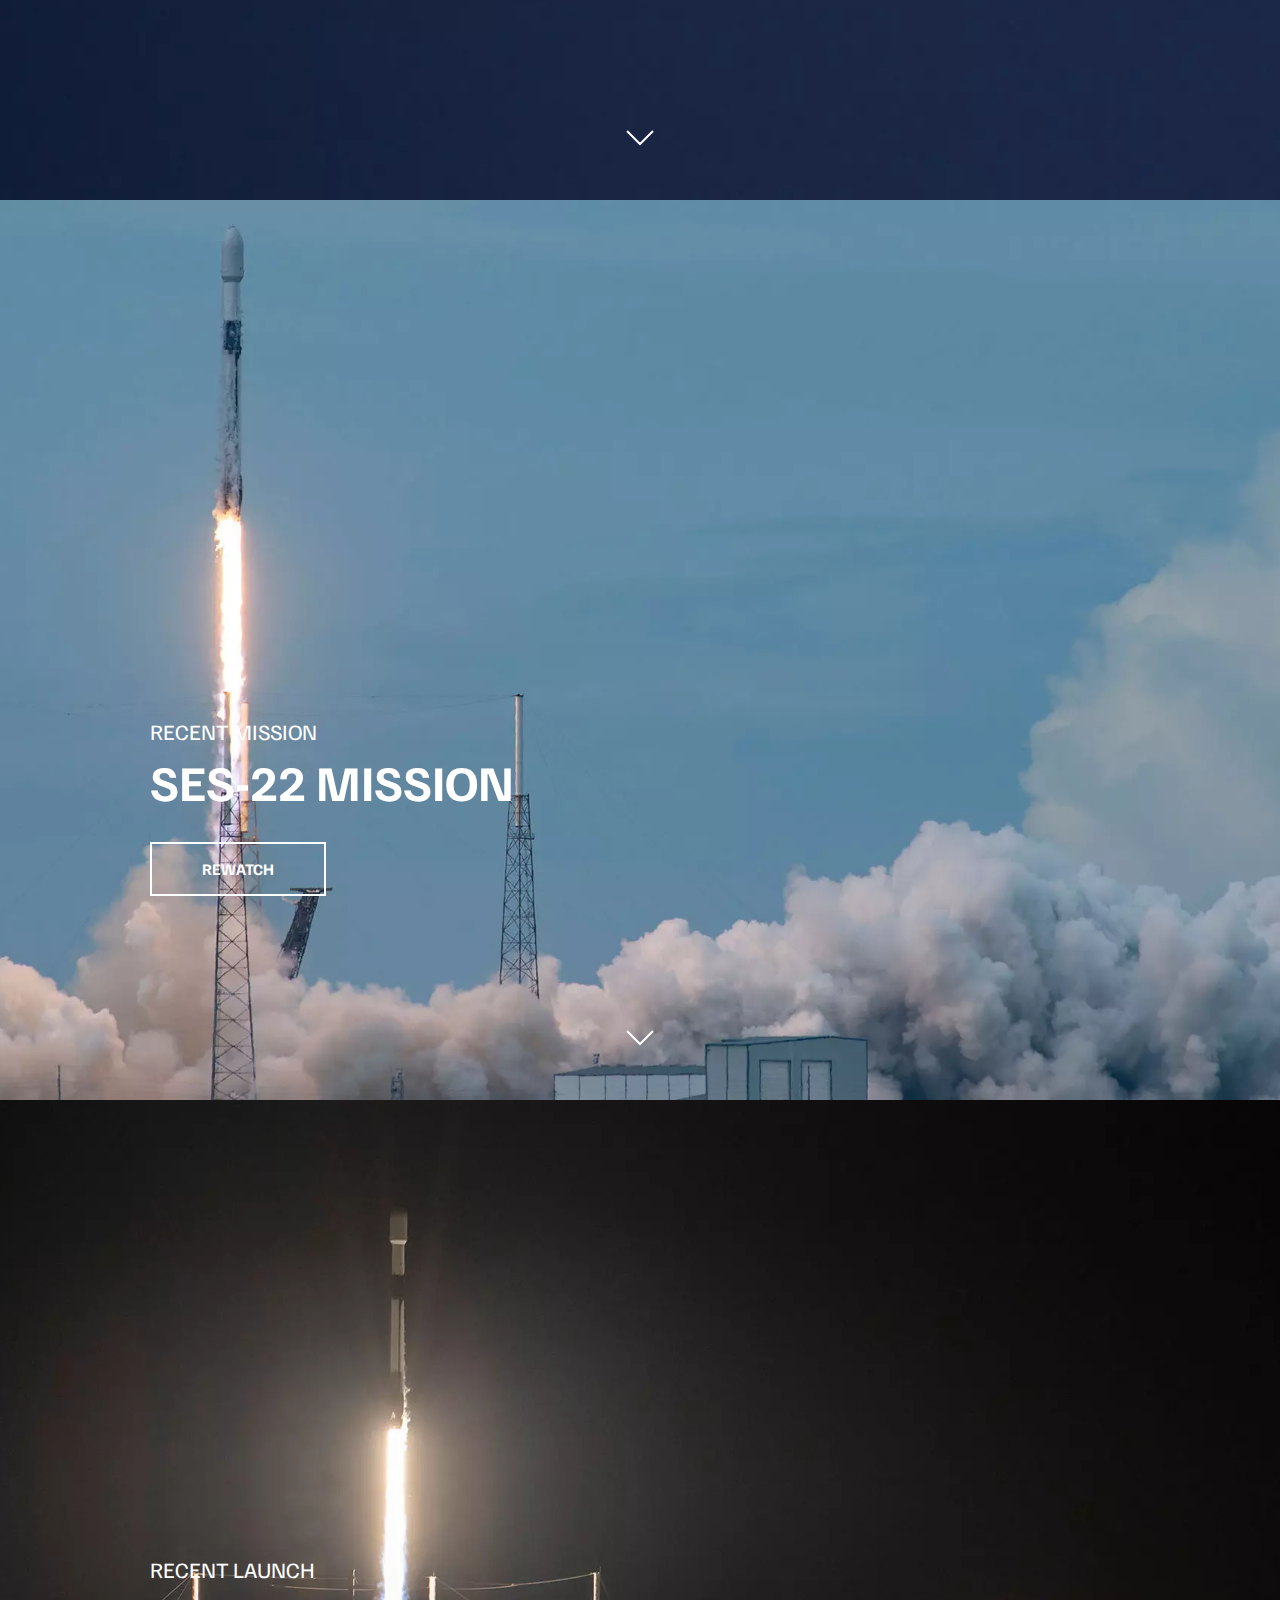
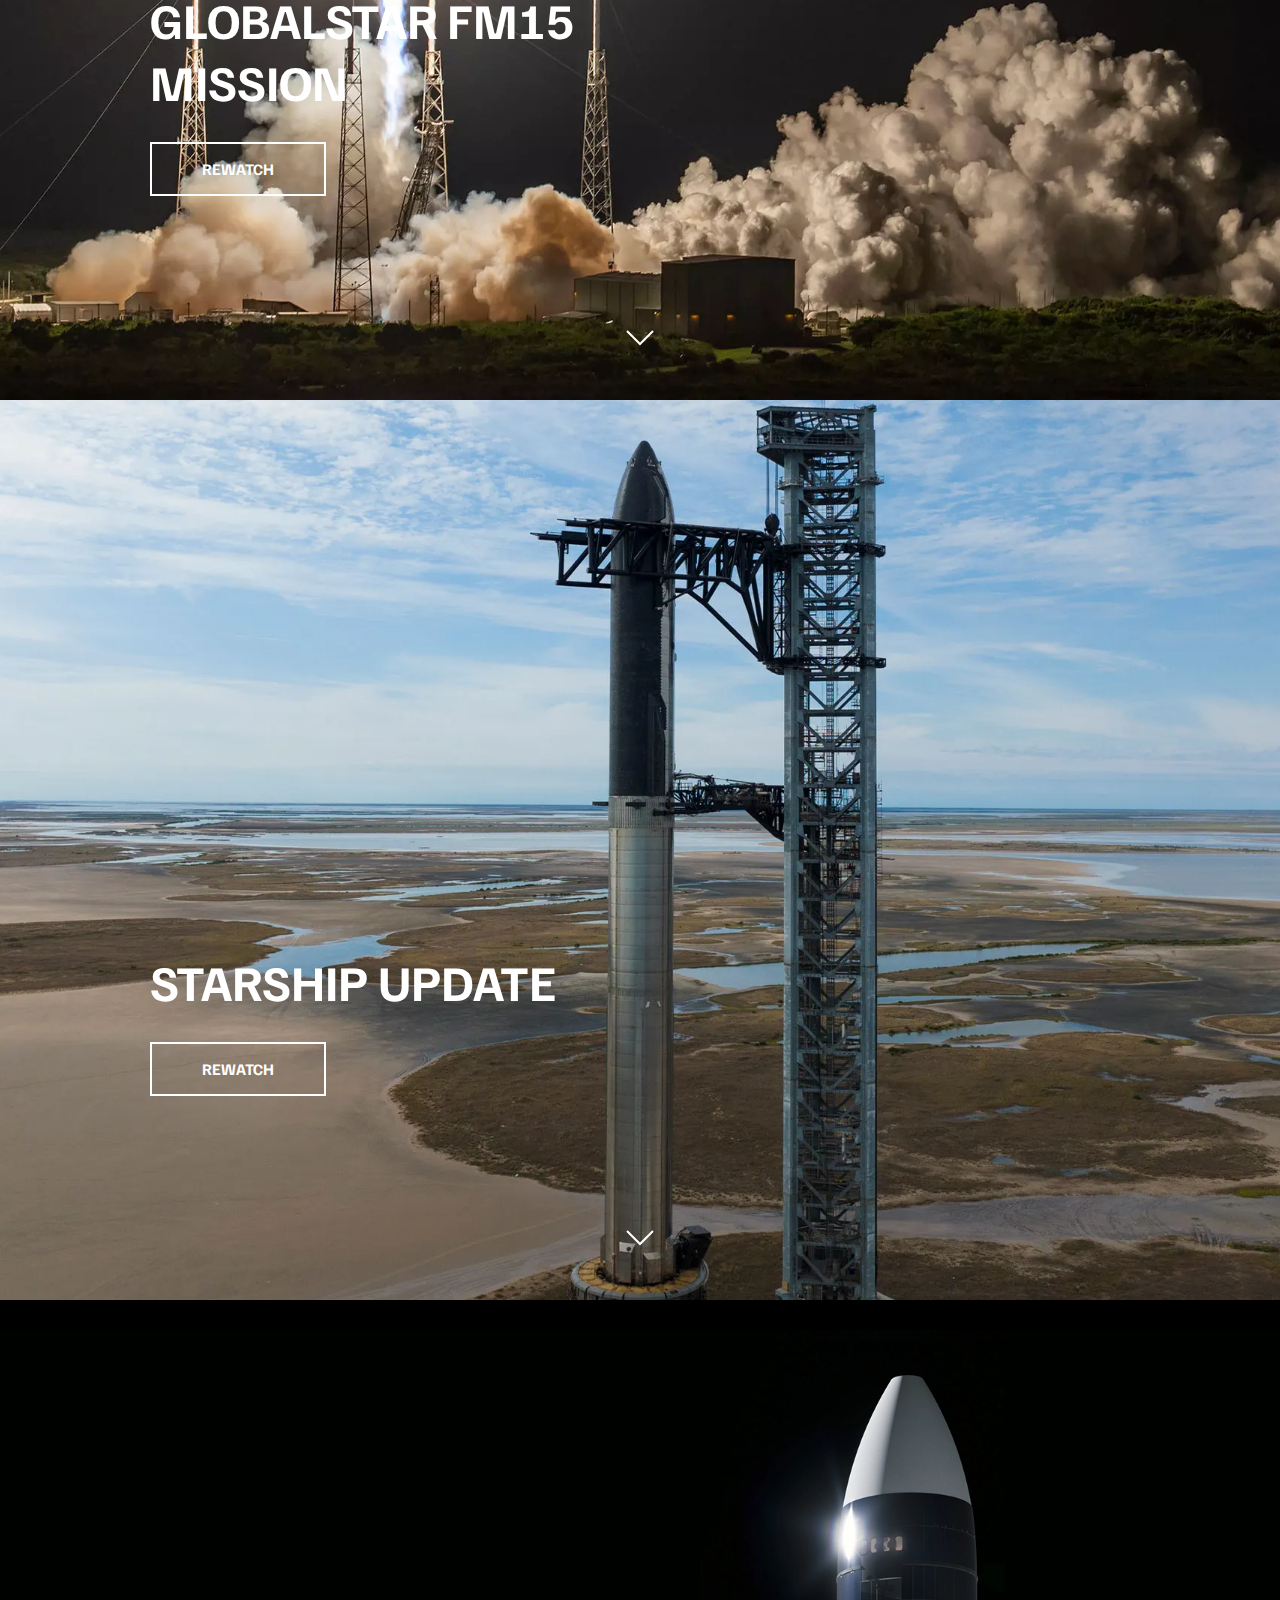
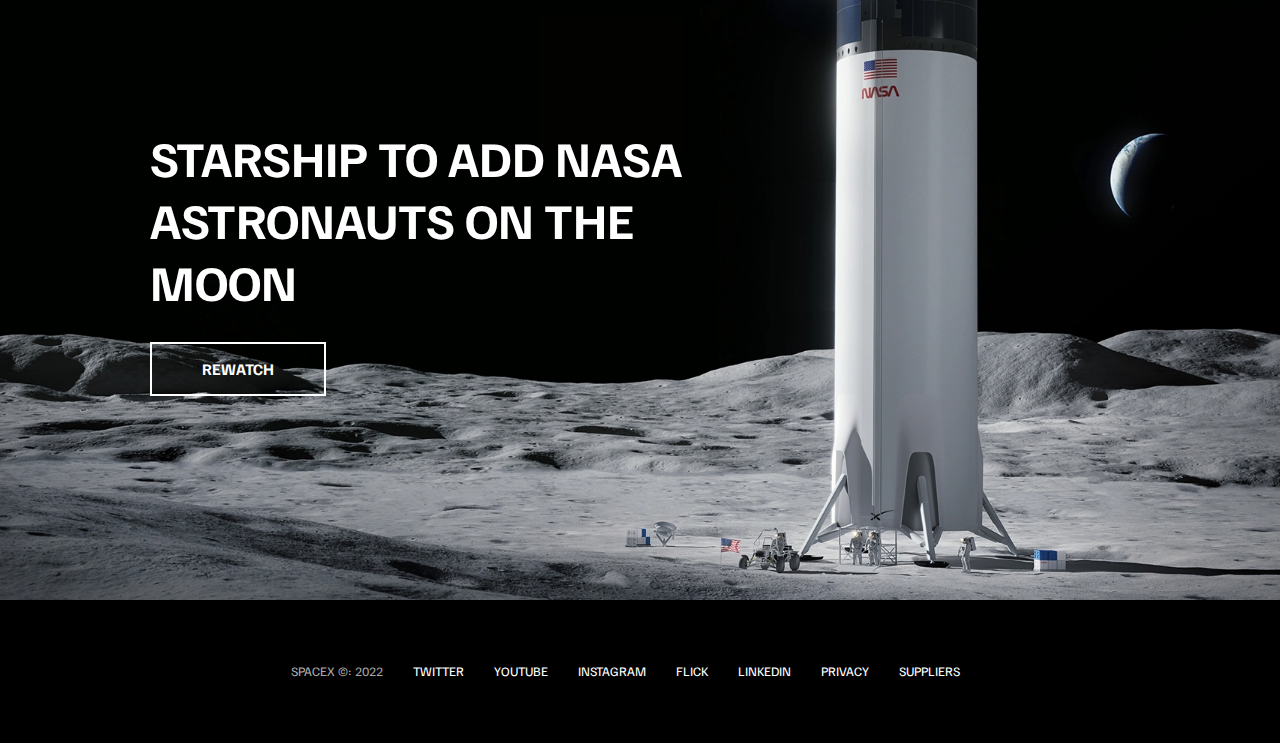
==== commit 62a3f244: "Side Menu HTML & CSS" ====
--- a/index.html
+++ b/index.html
@@ -9,6 +9,25 @@
     <title>SpaceX</title>
   </head>
   <body>
+    <div id="overlay"></div>
+    <div id="mobile-menu" class="mobile-main-menu">
+      <ul>
+        <li a href="#">Mission</li>
+        <li a href="#">Launches</li>
+        <li a href="#">Careers</li>
+        <li a href="#">Upadates</li>
+        <li a href="#">Shop</li>
+
+        <li class="mobile-only"><a href="falcon9.html">Falcon9</a></li>
+        <li class="mobile-only"><a href="falcon-heavy.html">Falcon Heavy</a></li>
+        <li class="mobile-only"><a href="dragon.html">Dragon</a></li>
+        <li class="mobile-only"><a href="#.html">Starship</a></li>
+        <li class="mobile-only"><a href="#.html">Human Spacelight</a></li>
+        <li class="mobile-only"><a href="#.html">Rideshare</a></li>
+        <li class="mobile-only"><a href="#.html">Starlink</a></li>
+        <li class="mobile-only"><a href="#.html">Shop</a></li>
+      </ul>
+    </div>
     <header class="main-header">
       <div class="logo">
         <img src="/img/logo.png" alt="SpaceX" />
@@ -21,6 +40,7 @@
           <li><a href="#.html">Starship</a></li>
           <li><a href="#.html">Human Spacelight</a></li>
           <li><a href="#.html">Rideshare</a></li>
+          <li><a href="#.html">Starlink</a></li>
           <li><a href="#.html">Shop</a></li>
         </ul>
       </nav>
--- a/css/style.css
+++ b/css/style.css
@@ -267,7 +267,79 @@
 }
 
 .open .hamburger-bottom {
-  transform: rotate(-45deg) translateY(6px) translateX(-6px)
+  transform: rotate(-45deg) translateY(6px) translateX(-6px);
+}
+/* Overlay */
+
+.overlay-show {
+  position: fixed;
+  top: 0;
+  left: 0;
+  width: 100%;
+  height: 100%;
+  background-color: rgb(0, 0, 0, 0.5);
+  z-index: 3;
+}
+
+/* Stop body scroll */
+.stop-scroling {
+  overflow: hidden;
+}
+
+/* Hide mobile main menu items */
+.mobile-only {
+  display: none;
+}
+
+/* Mobile menu */
+
+.mobile-main-menu {
+  position: fixed;
+  top: 0;
+  right: 0;
+  width: 350px;
+  height: 100%;
+  background: black;
+  z-index: 4;
+
+  display: flex;
+  align-items: center;
+  justify-content: center;
+  transform: translateX(100%);
+  transition: transform 0.6s cubic-bezier(0.19, 1, 0, 0.22);
+}
+
+/* Bring menu from right */
+.show-menu {
+  transform: translateX(0);
+}
+
+.mobile-main-menu ul {
+  display: flex;
+  flex-direction: column;
+  align-items: end;
+  justify-content: center;
+  padding: 50px;
+  width: 100%;
+}
+
+.mobile-main-menu ul li {
+  margin-bottom: 20px;
+  font-size: 18px;
+  text-transform: uppercase;
+  border-bottom: 1px #555 dotted;
+  width: 100%;
+  text-align: right;
+  padding-bottom: 8px;
+}
+
+.mobile-main-menu ul li a {
+  color: #fff;
+  transition: color 0.6s;
+}
+
+.mobile-main-menu ul li a:hover {
+  color: #aaa;
 }
 
 /* Animations */
@@ -306,6 +378,10 @@
   .desktop-main-menu {
     display: none;
   }
+  /* Show main mobile items */
+  .mobile-only {
+    display: block;
+  }
 }
 
 @media (max-width: 600px) {
